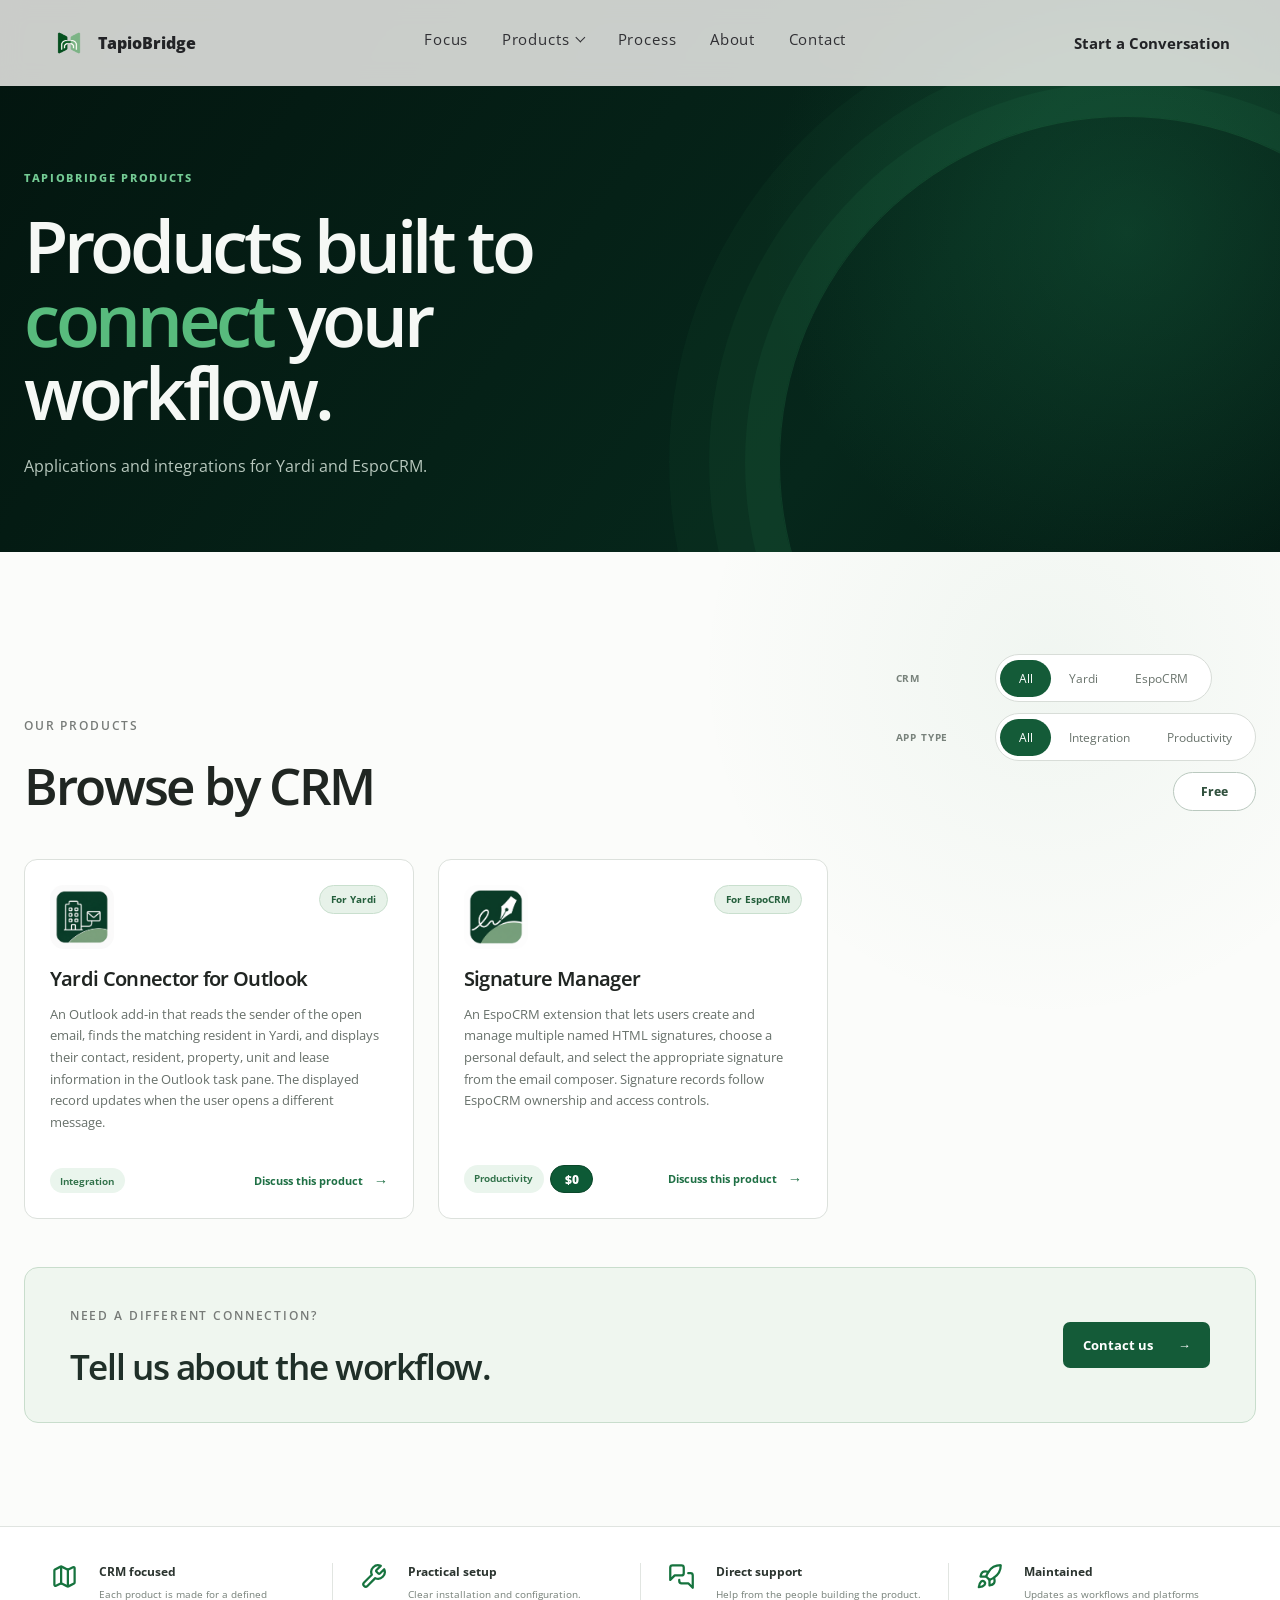
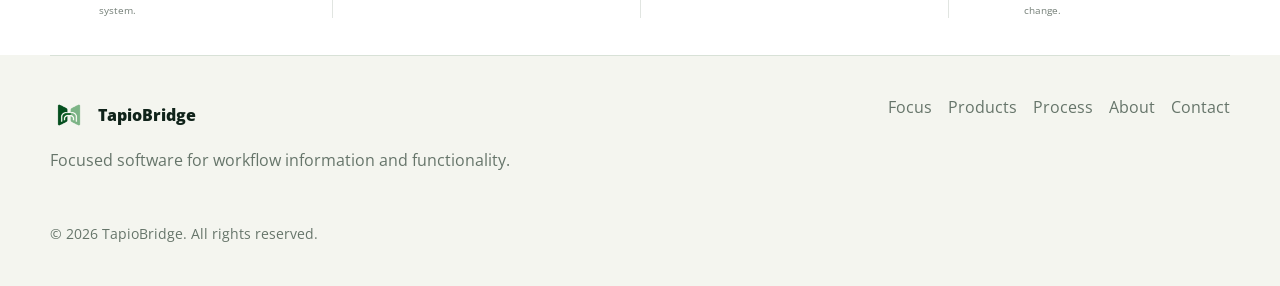
==== products.html @ c5b37299 "add products page" ====
<!doctype html>
<html lang="en">
  <head>
    <meta charset="utf-8">
    <meta name="viewport" content="width=device-width, initial-scale=1">
    <meta name="description" content="Explore TapioBridge products for Yardi, Outlook and EspoCRM workflows.">
    <title>Products | TapioBridge</title>
    <link rel="icon" type="image/png" href="assets/images/tapiobridge-logo-256.png">
    <link rel="apple-touch-icon" href="assets/images/tapiobridge-logo-256.png">
    <link rel="stylesheet" href="css/styles.css">
  </head>
  <body class="products-page">
    <header class="site-header" id="top">
      <a class="brand" href="index.html" aria-label="TapioBridge home">
        <img src="assets/images/tapiobridge-logo-256.png" alt="" class="brand-logo" width="256" height="256">
        <span>TapioBridge</span>
      </a>
      <button class="nav-toggle" type="button" aria-label="Open navigation" aria-expanded="false">
        <span></span>
        <span></span>
      </button>
      <nav class="nav-links" aria-label="Primary navigation">
        <a href="index.html#focus">Focus</a>
        <div class="nav-products open-page">
          <button class="products-toggle" type="button" aria-expanded="false" aria-controls="products-menu">
            Products <span aria-hidden="true"></span>
          </button>
          <div class="products-menu" id="products-menu">
            <a href="#yardi"><small>Yardi</small><strong>Connector for Outlook</strong></a>
            <a href="#espocrm"><small>EspoCRM</small><strong>Signature Manager</strong></a>
          </div>
        </div>
        <a href="index.html#process">Process</a>
        <a href="index.html#about">About</a>
        <a href="index.html#contact">Contact</a>
      </nav>
      <a class="header-link" href="index.html#contact">Start a Conversation</a>
    </header>

    <main class="product-library">
      <section class="library-hero">
        <div class="library-hero-copy">
          <p class="library-eyebrow">TapioBridge products</p>
          <h1>Products built to<br><span>connect</span> your workflow.</h1>
          <p>Applications and integrations for Yardi and EspoCRM.</p>
        </div>
      </section>

      <section class="library-catalogue" id="products" aria-labelledby="catalogue-title">
        <div class="library-heading">
          <div>
            <p class="section-no">Our products</p>
            <h2 id="catalogue-title">Browse by CRM</h2>
          </div>
          <div class="product-filters">
            <div class="filter-row"><span>CRM</span><div class="crm-filters" role="group" aria-label="Filter products by CRM">
              <button class="active" type="button" data-crm-filter="all" aria-pressed="true">All</button>
              <button type="button" data-crm-filter="yardi" aria-pressed="false">Yardi</button>
              <button type="button" data-crm-filter="espocrm" aria-pressed="false">EspoCRM</button>
            </div></div>
            <div class="filter-row"><span>App type</span><div class="crm-filters" role="group" aria-label="Filter products by app type">
              <button class="active" type="button" data-type-filter="all" aria-pressed="true">All</button>
              <button type="button" data-type-filter="integration" aria-pressed="false">Integration</button>
              <button type="button" data-type-filter="productivity" aria-pressed="false">Productivity</button>
            </div></div>
            <button class="free-toggle" type="button" data-free-filter aria-pressed="false">Free</button>
          </div>
        </div>

        <div class="product-card-grid" aria-live="polite">
          <article class="library-card" id="yardi" data-crm="yardi" data-app-type="integration" data-free="false">
            <span class="card-crm-badge">For Yardi</span>
            <img class="library-card-logo" src="assets/images/yardi-connector-logo.png" alt="Yardi Connector app logo" width="256" height="256">
            <h3>Yardi Connector for Outlook</h3>
            <p class="card-description">An Outlook add-in that reads the sender of the open email, finds the matching resident in Yardi, and displays their contact, resident, property, unit and lease information in the Outlook task pane. The displayed record updates when the user opens a different message.</p>
            <div class="card-footer"><div class="card-tags"><span>Integration</span></div><a href="index.html#contact">Discuss this product <b aria-hidden="true">&#8594;</b></a></div>
          </article>

          <article class="library-card" id="espocrm" data-crm="espocrm" data-app-type="productivity" data-free="true">
            <span class="card-crm-badge">For EspoCRM</span>
            <img class="library-card-logo" src="assets/images/signature-manager-logo.png" alt="Signature Manager app logo" width="256" height="256">
            <h3>Signature Manager</h3>
            <p class="card-description">An EspoCRM extension that lets users create and manage multiple named HTML signatures, choose a personal default, and select the appropriate signature from the email composer. Signature records follow EspoCRM ownership and access controls.</p>
            <div class="card-footer"><div class="card-tags"><span>Productivity</span><span class="free-tag">$0</span></div><a href="index.html#contact">Discuss this product <b aria-hidden="true">&#8594;</b></a></div>
          </article>
          <p class="filter-empty is-hidden">No products match the selected filters.</p>
        </div>

        <div class="library-contact">
          <div><p class="section-no">Need a different connection?</p><h2>Tell us about the workflow.</h2></div>
          <a href="index.html#contact">Contact us <span aria-hidden="true">&#8594;</span></a>
        </div>
      </section>

      <section class="library-assurances" aria-label="Product commitments">
        <article><img src="assets/icons/define.svg" alt=""><div><h2>CRM focused</h2><p>Each product is made for a defined system.</p></div></article>
        <article><img src="assets/icons/build.svg" alt=""><div><h2>Practical setup</h2><p>Clear installation and configuration.</p></div></article>
        <article><img src="assets/icons/listen.svg" alt=""><div><h2>Direct support</h2><p>Help from the people building the product.</p></div></article>
        <article><img src="assets/icons/launch.svg" alt=""><div><h2>Maintained</h2><p>Updates as workflows and platforms change.</p></div></article>
      </section>
    </main>

    <footer class="site-footer">
      <div>
        <a class="brand footer-brand" href="index.html" aria-label="TapioBridge home">
          <img src="assets/images/tapiobridge-logo-256.png" alt="" class="brand-logo" width="256" height="256">
          <span>TapioBridge</span>
        </a>
        <p>Focused software for workflow information and functionality.</p>
      </div>
      <nav class="footer-nav" aria-label="Footer navigation">
        <a href="index.html#focus">Focus</a>
        <a href="products.html">Products</a>
        <a href="index.html#process">Process</a>
        <a href="index.html#about">About</a>
        <a href="index.html#contact">Contact</a>
      </nav>
      <p class="copyright">&copy; 2026 TapioBridge. All rights reserved.</p>
    </footer>

    <script src="js/main.js"></script>
  </body>
</html>
---- css/styles.css ----
@import url("https://fonts.googleapis.com/css2?family=Open+Sans:wght@400;500;600;700;800&display=swap");

:root {
  --paper: #f6f8f1;
  --paper-strong: #fffdf7;
  --ink: #10231a;
  --muted: #66756a;
  --line: #d8e1d7;
  --green-950: #071710;
  --green-900: #0c2b1f;
  --green-800: #164832;
  --green-700: #1e6d47;
  --green-500: #4da874;
  --sage: #dbe9d7;
  --lime: #d5f06d;
  --radius: 8px;
}

* {
  box-sizing: border-box;
}

html {
  scroll-behavior: smooth;
}

body {
  margin: 0;
  color: var(--ink);
  background: var(--paper);
  font-family: "Open Sans", Arial, sans-serif;
}

a {
  color: inherit;
  text-decoration: none;
}

button,
input,
select,
textarea {
  font: inherit;
}

.site-header {
  position: fixed;
  top: 0;
  left: 0;
  right: 0;
  z-index: 20;
  display: grid;
  grid-template-columns: auto 1fr auto;
  align-items: center;
  gap: 1.5rem;
  padding: 0.9rem max(1rem, calc((100% - 1180px) / 2));
  color: #ffffff;
  background: linear-gradient(180deg, rgba(7, 23, 16, 0.78), rgba(7, 23, 16, 0.18));
  backdrop-filter: blur(16px);
}

.brand {
  display: inline-flex;
  align-items: center;
  gap: 0.68rem;
  font-weight: 850;
  letter-spacing: 0;
}

.brand-logo {
  width: 2.35rem;
  height: 2.35rem;
  object-fit: contain;
}

.nav-links {
  justify-self: center;
  display: flex;
  gap: 1.35rem;
  color: rgba(255, 255, 255, 0.78);
  font-size: 0.92rem;
}

.nav-links a,
.footer-nav a {
  transition: color 160ms ease;
}

.nav-links a:hover,
.nav-links a.active,
.header-link:hover {
  color: var(--lime);
}

.header-link {
  color: #ffffff;
  font-weight: 800;
  font-size: 0.92rem;
}

.nav-toggle {
  display: none;
}

.nav-products {
  position: relative;
}

.products-toggle {
  display: flex;
  align-items: center;
  gap: 0.5rem;
  padding: 0 0 0.45rem;
  color: inherit;
  background: none;
  border: 0;
  letter-spacing: inherit;
  cursor: pointer;
}

.products-toggle > span {
  width: 0.42rem;
  height: 0.42rem;
  margin-top: -0.2rem;
  border-right: 1px solid currentColor;
  border-bottom: 1px solid currentColor;
  transform: rotate(45deg);
  transition: transform 180ms ease;
}

.nav-products.open .products-toggle > span {
  margin-top: 0.2rem;
  transform: rotate(225deg);
}

.products-menu {
  position: absolute;
  top: calc(100% + 1.35rem);
  left: 50%;
  width: 290px;
  padding: 0.65rem;
  background: rgba(247, 246, 243, 0.88);
  border: 1px solid rgba(34, 35, 38, 0.09);
  box-shadow: 0 18px 50px rgba(23, 26, 24, 0.12);
  backdrop-filter: blur(20px) saturate(145%);
  -webkit-backdrop-filter: blur(20px) saturate(145%);
  opacity: 0;
  visibility: hidden;
  transform: translate(-50%, -6px);
  transition: opacity 180ms ease, transform 180ms ease, visibility 180ms;
}

.nav-products.open .products-menu,
.nav-products:focus-within .products-menu {
  opacity: 1;
  visibility: visible;
  transform: translate(-50%, 0);
}

.products-menu a {
  display: block;
  padding: 0.85rem 0.9rem;
}

.products-menu a + a {
  border-top: 1px solid rgba(34, 35, 38, 0.09);
}

.products-menu a::after {
  content: none;
}

.products-menu small,
.products-menu strong {
  display: block;
}

.products-menu small {
  margin-bottom: 0.22rem;
  color: #718078;
  font-size: 0.66rem;
  font-weight: 700;
  letter-spacing: 0.13em;
  text-transform: uppercase;
}

.products-menu strong {
  font-size: 0.86rem;
  font-weight: 650;
  letter-spacing: 0;
}

.hero {
  position: relative;
  display: grid;
  grid-template-columns: minmax(0, 0.88fr) minmax(280px, 0.52fr);
  align-items: end;
  gap: 2rem;
  min-height: 100vh;
  padding: 8rem max(1rem, calc((100% - 1180px) / 2)) 4.25rem;
  color: #ffffff;
  overflow: hidden;
  isolation: isolate;
}

.hero::before {
  content: "";
  position: absolute;
  inset: -3%;
  z-index: -2;
  background-size: cover;
  background-position: center;
  transform: scale(1.03);
  animation: heroDrift 18s ease-in-out infinite alternate;
}

.hero::after {
  content: "";
  position: absolute;
  inset: 0;
  z-index: -1;
  background:
    linear-gradient(90deg, rgba(7, 23, 16, 0.93) 0%, rgba(7, 23, 16, 0.76) 39%, rgba(7, 23, 16, 0.2) 100%),
    linear-gradient(180deg, rgba(7, 23, 16, 0.2), rgba(7, 23, 16, 0.88));
}

.hero-copy {
  max-width: 760px;
}

.eyebrow {
  margin: 0 0 1rem;
  color: var(--green-700);
  font-size: 0.76rem;
  font-weight: 900;
  letter-spacing: 0.13em;
  text-transform: uppercase;
}

.hero .eyebrow,
.method .eyebrow,
.conversation-panel .eyebrow {
  color: var(--lime);
}

h1,
h2,
h3,
p {
  margin-top: 0;
}

h1 {
  max-width: 11.5ch;
  margin-bottom: 1.35rem;
  font-size: 5.9rem;
  line-height: 0.94;
  letter-spacing: 0;
}

h2 {
  max-width: 13ch;
  margin-bottom: 1rem;
  font-size: 4.15rem;
  line-height: 0.98;
  letter-spacing: 0;
}

h3 {
  margin-bottom: 0.45rem;
  font-size: 1.08rem;
}

p {
  color: var(--muted);
  line-height: 1.7;
}

.hero-text {
  max-width: 42rem;
  color: rgba(255, 255, 255, 0.78);
  font-size: 1.08rem;
}

.hero-actions {
  display: flex;
  flex-wrap: wrap;
  gap: 0.8rem;
  margin-top: 2rem;
}

.button {
  display: inline-flex;
  align-items: center;
  justify-content: center;
  min-height: 2.85rem;
  padding: 0.88rem 1.05rem;
  border: 1px solid transparent;
  border-radius: var(--radius);
  font-weight: 850;
  line-height: 1;
  transition: transform 170ms ease, background 170ms ease, border-color 170ms ease;
}

.button:hover {
  transform: translateY(-2px);
}

.button-primary {
  color: var(--green-950);
  background: var(--lime);
}

.button-secondary {
  color: #ffffff;
  border-color: rgba(255, 255, 255, 0.24);
  background: rgba(255, 255, 255, 0.08);
}

.hero-status {
  justify-self: end;
  width: min(100%, 21rem);
  padding: 0.95rem 0;
  border-top: 1px solid rgba(255, 255, 255, 0.34);
  border-bottom: 1px solid rgba(255, 255, 255, 0.18);
}

.hero-status span {
  display: block;
  margin-bottom: 0.5rem;
  color: var(--lime);
  font-size: 0.76rem;
  font-weight: 900;
  letter-spacing: 0.13em;
  text-transform: uppercase;
}

.hero-status strong {
  color: #ffffff;
  font-size: 1.35rem;
}

.section,
.site-footer {
  width: min(1180px, calc(100% - 2rem));
  margin: 0 auto;
}

.section {
  padding: 6.5rem 0;
}

.focus-layout,
.exploration,
.method-heading,
.contact {
  display: grid;
  grid-template-columns: minmax(0, 0.92fr) minmax(320px, 0.78fr);
  gap: 5rem;
  align-items: start;
}

.section-heading {
  display: grid;
  gap: 1rem;
}

.section-heading h2,
.method-heading h2 {
  margin-bottom: 0;
}

.section-heading p {
  max-width: 680px;
  margin-bottom: 0;
}

.focus-note {
  padding-top: 0.9rem;
  border-top: 2px solid var(--green-800);
}

.focus-note span,
.signal-item span {
  display: block;
  margin-bottom: 0.8rem;
  color: var(--green-700);
  font-size: 0.75rem;
  font-weight: 900;
  letter-spacing: 0.12em;
  text-transform: uppercase;
}

.focus-note strong {
  display: block;
  margin-bottom: 0.55rem;
  color: var(--green-900);
  font-size: 1.2rem;
}

.focus-note p {
  margin-bottom: 0;
}

.signal-board {
  display: grid;
  grid-template-columns: repeat(4, minmax(0, 1fr));
  margin-top: 4rem;
  border-top: 1px solid var(--green-900);
}

.signal-item {
  min-height: 13.5rem;
  padding: 1.25rem 1.25rem 1.25rem 0;
  border-bottom: 1px solid var(--line);
}

.signal-item + .signal-item {
  padding-left: 1.25rem;
  border-left: 1px solid var(--line);
}

.signal-item strong {
  display: block;
  max-width: 17rem;
  color: var(--green-950);
  font-size: 1.32rem;
  line-height: 1.22;
}

.exploration {
  width: 100%;
  max-width: none;
  padding: 7rem max(1rem, calc((100% - 1180px) / 2));
  background: var(--paper-strong);
}

.exploration-copy p:not(.eyebrow) {
  max-width: 680px;
}

.disclaimer {
  margin-top: 1.5rem;
  padding-top: 1rem;
  border-top: 1px solid var(--line);
  color: var(--green-800);
  font-weight: 730;
}

.research-board {
  padding-top: 0.2rem;
}

.board-heading {
  padding: 0 0 1.25rem;
  border-bottom: 1px solid var(--green-900);
}

.board-heading span,
.research-board dt {
  display: block;
  margin-bottom: 0.45rem;
  color: var(--green-700);
  font-size: 0.74rem;
  font-weight: 900;
  letter-spacing: 0.12em;
  text-transform: uppercase;
}

.board-heading strong {
  display: block;
  color: var(--green-950);
  font-size: 2rem;
  line-height: 1.08;
}

.research-board dl {
  margin: 0;
}

.research-board dl div {
  display: grid;
  grid-template-columns: minmax(9rem, 0.36fr) minmax(0, 1fr);
  gap: 1.25rem;
  padding: 1.15rem 0;
  border-bottom: 1px solid var(--line);
}

.research-board dd {
  margin: 0;
  color: var(--green-950);
  font-size: 1.05rem;
  font-weight: 800;
}

.method {
  width: 100%;
  max-width: none;
  padding: 7rem max(1rem, calc((100% - 1180px) / 2));
  background: var(--green-950);
}

.method-heading {
  margin-bottom: 4rem;
}

.method-heading h2,
.method-heading p {
  color: #ffffff;
}

.method-heading p {
  margin-bottom: 0;
  color: #c8d8cc;
}

.readiness-panel {
  display: grid;
  grid-template-columns: minmax(0, 0.7fr) minmax(0, 1fr);
  gap: 4rem;
  align-items: start;
  border-top: 1px solid rgba(255, 255, 255, 0.28);
}

.readiness-main {
  position: sticky;
  top: 6rem;
  padding-top: 1.25rem;
}

.readiness-main h3 {
  color: #ffffff;
  font-size: 1.85rem;
}

.readiness-main p {
  color: #c8d8cc;
}

.readiness-list {
  padding: 0;
  margin: 0;
  list-style: none;
}

.readiness-list li {
  display: grid;
  grid-template-columns: minmax(8rem, 0.32fr) minmax(0, 1fr);
  gap: 1rem;
  padding: 1.25rem 0;
  border-bottom: 1px solid rgba(255, 255, 255, 0.16);
}

.readiness-list strong {
  color: var(--lime);
}

.readiness-list span {
  color: #eef5ef;
}

.conversation {
  width: 100%;
  max-width: none;
  padding: 0;
}

.conversation-panel {
  display: grid;
  grid-template-columns: minmax(0, 0.65fr) minmax(0, 1fr);
  gap: 4rem;
  padding: 7rem max(1rem, calc((100% - 1180px) / 2));
  background: var(--green-900);
}

.conversation-panel h2,
.conversation-panel p {
  color: #ffffff;
}

.conversation-columns {
  display: grid;
  gap: 1.5rem;
}

.conversation-columns p {
  margin: 0;
  padding-top: 1rem;
  border-top: 1px solid rgba(255, 255, 255, 0.26);
}

.about {
  display: grid;
  grid-template-columns: minmax(0, 0.75fr) minmax(0, 1fr);
  gap: 5rem;
}

.about-copy {
  grid-column: 2;
}

blockquote {
  margin: 2rem 0 0;
  padding: 1.25rem 0 0;
  border-top: 1px solid var(--green-800);
  color: var(--green-900);
  font-size: 2.2rem;
  font-weight: 850;
  line-height: 1.18;
}

.contact {
  padding-top: 6.5rem;
  border-top: 1px solid var(--line);
}

.contact-form {
  display: grid;
  grid-template-columns: repeat(2, minmax(0, 1fr));
  gap: 1.1rem;
  padding: 1.35rem;
  border: 1px solid rgba(16, 35, 26, 0.08);
  border-radius: var(--radius);
  background: #ffffff;
  box-shadow: 0 26px 70px rgba(7, 23, 16, 0.12);
}

label {
  display: grid;
  gap: 0.42rem;
  color: var(--green-900);
  font-size: 0.9rem;
  font-weight: 760;
}

input,
select,
textarea {
  width: 100%;
  min-height: 2.85rem;
  padding: 0.78rem 0.85rem;
  border: 1px solid var(--line);
  border-radius: var(--radius);
  background: #fbfcf8;
  color: var(--ink);
  outline: none;
  transition: border-color 160ms ease, box-shadow 160ms ease, background 160ms ease;
}

textarea {
  resize: vertical;
}

input:focus,
select:focus,
textarea:focus {
  border-color: var(--green-700);
  background: #ffffff;
  box-shadow: 0 0 0 4px rgba(77, 168, 116, 0.12);
}

.full-span {
  grid-column: 1 / -1;
}

.privacy-note {
  margin: 0;
  font-size: 0.84rem;
}

.form-status {
  margin: 0;
  font-size: 0.92rem;
  font-weight: 760;
}

.form-status.is-success {
  color: var(--green-700);
}

.form-status.is-error {
  color: #8b1e1e;
}

.site-footer {
  display: grid;
  grid-template-columns: minmax(250px, 1fr) auto;
  gap: 2rem;
  padding: 2.5rem 0;
  border-top: 1px solid var(--line);
}

.footer-brand {
  margin-bottom: 0.8rem;
}

.footer-nav {
  display: flex;
  flex-wrap: wrap;
  justify-content: flex-end;
  gap: 1rem;
  color: var(--muted);
}

.footer-nav a:hover {
  color: var(--green-700);
}

.copyright {
  grid-column: 1 / -1;
  margin: 0;
  font-size: 0.88rem;
}

.reveal {
  opacity: 0;
  transform: translateY(18px);
  transition: opacity 650ms ease, transform 650ms ease;
}

.reveal.in-view {
  opacity: 1;
  transform: translateY(0);
}

@keyframes heroDrift {
  from {
    transform: scale(1.03) translate3d(0, 0, 0);
  }
  to {
    transform: scale(1.08) translate3d(-1.4rem, -0.8rem, 0);
  }
}

@media (prefers-reduced-motion: reduce) {
  *,
  *::before,
  *::after {
    scroll-behavior: auto !important;
    animation-duration: 0.01ms !important;
    animation-iteration-count: 1 !important;
    transition-duration: 0.01ms !important;
  }

  .reveal {
    opacity: 1;
    transform: none;
  }
}

@media (max-width: 980px) {
  .site-header {
    grid-template-columns: auto auto;
    padding-inline: 1rem;
  }

  .nav-toggle {
    justify-self: end;
    display: grid;
    gap: 0.36rem;
    place-content: center;
    width: 2.65rem;
    height: 2.65rem;
    border: 1px solid rgba(255, 255, 255, 0.22);
    border-radius: var(--radius);
    background: rgba(255, 255, 255, 0.08);
  }

  .nav-toggle span {
    width: 1.1rem;
    height: 2px;
    background: #ffffff;
  }

  .nav-links,
  .header-link {
    display: none;
  }

  .nav-links.open {
    grid-column: 1 / -1;
    display: grid;
    justify-self: stretch;
    gap: 0.8rem;
    padding: 1rem 0;
    border-top: 1px solid rgba(255, 255, 255, 0.22);
  }

  .hero,
  .focus-layout,
  .exploration,
  .method-heading,
  .readiness-panel,
  .conversation-panel,
  .about,
  .contact {
    grid-template-columns: 1fr;
  }

  .hero {
    align-items: end;
    min-height: 860px;
    padding-inline: 1rem;
  }

  h1 {
    font-size: 4.55rem;
  }

  h2 {
    font-size: 3.15rem;
  }

  .hero-status {
    justify-self: start;
  }

  .signal-board {
    grid-template-columns: repeat(2, minmax(0, 1fr));
  }

  .signal-item:nth-child(odd) {
    padding-left: 0;
    border-left: 0;
  }

  .about-copy {
    grid-column: auto;
  }

  .readiness-main {
    position: static;
  }
}

@media (max-width: 680px) {
  .site-header {
    padding-block: 0.72rem;
  }

  .brand {
    gap: 0.52rem;
    font-size: 0.96rem;
  }

  .brand-logo {
    width: 2rem;
    height: 2rem;
  }

  .nav-toggle {
    width: 2.35rem;
    height: 2.35rem;
  }

  .hero {
    min-height: 760px;
    padding-top: 6.4rem;
  }

  h1 {
    max-width: 12.8ch;
    font-size: 3.05rem;
  }

  h2 {
    max-width: 16ch;
    font-size: 2.18rem;
  }

  blockquote {
    font-size: 1.5rem;
  }

  .hero-actions {
    width: 100%;
  }

  .button {
    min-height: 2.55rem;
    padding: 0.72rem 0.9rem;
    font-size: 0.92rem;
  }

  .signal-board,
  .research-board dl div,
  .readiness-list li,
  .contact-form,
  .site-footer {
    grid-template-columns: 1fr;
  }

  .signal-item,
  .signal-item + .signal-item {
    min-height: auto;
    padding: 1.1rem 0;
    border-left: 0;
  }

  .footer-nav {
    justify-content: flex-start;
  }
}

/* Full-width Focus background without moving its content grid */
.section-focus {
  position: relative;
  isolation: isolate;
}

.section-focus::before {
  content: "";
  position: absolute;
  z-index: -1;
  top: 0;
  bottom: 0;
  left: 50%;
  width: 100vw;
  background: #fff;
  transform: translateX(-50%);
}

/* Combined CRM, app-type and free-product filters */
.product-filters {
  display: grid;
  gap: 0.7rem;
}

.filter-row {
  display: grid;
  grid-template-columns: 4.7rem auto;
  align-items: center;
  gap: 0.8rem;
}

.filter-row > span {
  color: #78827b;
  font-size: 0.65rem;
  font-weight: 700;
  letter-spacing: 0.08em;
  text-transform: uppercase;
}

.card-tags {
  display: flex;
  flex-wrap: wrap;
  gap: 0.4rem;
}

.card-tags span {
  padding: 0.35rem 0.65rem;
  color: #2f7048;
  background: #eaf5ed;
  border-radius: 999px;
  font-size: 0.64rem;
  font-weight: 650;
}

.card-tags .free-tag {
  color: #5b4a18;
  background: #f4edcf;
}

.filter-empty {
  grid-column: 1 / -1;
  margin: 0;
  padding: 3rem;
  color: #69736c;
  background: #fff;
  border: 1px solid #dce1dc;
  border-radius: 13px;
  text-align: center;
}

.filter-empty.is-hidden {
  display: none;
}

@media (max-width: 900px) {
  .product-filters {
    justify-self: start;
  }
}

@media (max-width: 680px) {
  .product-filters,
  .filter-row {
    width: 100%;
  }

  .filter-row {
    grid-template-columns: 1fr;
    gap: 0.45rem;
  }

  .filter-row .crm-filters {
    justify-self: stretch;
  }
}

/* Reference-led products page structure */
.library-hero {
  display: block;
  min-height: 610px;
  padding-top: 10.5rem;
  padding-bottom: 4.5rem;
}

.library-hero-copy {
  max-width: 760px;
}

.library-hero h1 {
  max-width: 13ch;
  margin-bottom: 1.5rem;
  font-size: clamp(3.4rem, 5.6vw, 5.9rem);
  line-height: 1.02;
}

.library-hero h1 span {
  color: #58bb7d;
}

.library-benefits {
  position: relative;
  z-index: 1;
  display: grid;
  grid-template-columns: repeat(4, minmax(0, 1fr));
  gap: clamp(1.5rem, 5vw, 5rem);
  max-width: 980px;
  margin-top: 4rem;
}

.library-benefits article {
  min-width: 0;
}

.library-benefits img {
  width: 30px;
  height: 30px;
  margin-bottom: 0.9rem;
  filter: brightness(0) saturate(100%) invert(64%) sepia(21%) saturate(1210%) hue-rotate(89deg) brightness(94%);
}

.library-benefits h2 {
  max-width: none;
  margin: 0 0 0.5rem;
  color: #f3f7f4;
  font-size: 0.82rem;
  font-weight: 680;
  line-height: 1.35;
}

.library-benefits p {
  margin: 0;
  color: #9fb1a6;
  font-size: 0.72rem;
  line-height: 1.6;
}

.library-catalogue {
  background:
    radial-gradient(circle at 82% 12%, rgba(69, 143, 94, 0.06), transparent 26%),
    #fbfcfa;
}

.library-heading {
  margin-bottom: 2.7rem;
}

.library-card {
  min-height: 520px;
}

.library-assurances {
  display: grid;
  grid-template-columns: repeat(4, minmax(0, 1fr));
  padding: 2.3rem max(1.5rem, calc((100% - 1280px) / 2));
  background: #fff;
  border-top: 1px solid #e0e4e0;
}

.library-assurances article {
  display: grid;
  grid-template-columns: 34px 1fr;
  gap: 0.85rem;
  padding: 0 1.7rem;
}

.library-assurances article + article {
  border-left: 1px solid #e1e5e1;
}

.library-assurances img {
  width: 27px;
  height: 27px;
  filter: brightness(0) saturate(100%) invert(37%) sepia(26%) saturate(1080%) hue-rotate(93deg) brightness(92%);
}

.library-assurances h2 {
  max-width: none;
  margin: 0 0 0.35rem;
  color: #2b342f;
  font-size: 0.77rem;
  font-weight: 700;
  line-height: 1.4;
}

.library-assurances p {
  margin: 0;
  color: #768079;
  font-size: 0.65rem;
  line-height: 1.55;
}

@media (max-width: 900px) {
  .library-benefits,
  .library-assurances {
    grid-template-columns: repeat(2, minmax(0, 1fr));
  }

  .library-assurances {
    gap: 2rem 0;
  }

  .library-assurances article:nth-child(3) {
    border-left: 0;
  }
}

@media (max-width: 680px) {
  .library-hero {
    min-height: auto;
    padding-top: 8.5rem;
    padding-bottom: 4rem;
  }

  .library-hero h1 {
    max-width: 11ch;
    font-size: 3.4rem;
  }

  .library-benefits {
    grid-template-columns: 1fr 1fr;
    gap: 2.2rem 1.4rem;
    margin-top: 3.2rem;
  }

  .library-assurances {
    grid-template-columns: 1fr;
    gap: 0;
    padding: 1rem 1.25rem;
  }

  .library-assurances article,
  .library-assurances article + article {
    padding: 1.2rem 0;
    border-left: 0;
    border-bottom: 1px solid #e1e5e1;
  }

  .library-assurances article:last-child {
    border-bottom: 0;
  }
}

/* Elementy-inspired opening */
.site-header {
  min-height: 86px;
  color: #222326;
  background: rgba(247, 246, 243, 0.82);
  border-bottom: 0;
  backdrop-filter: blur(12px);
}

.nav-links {
  color: #303034;
  gap: 2.1rem;
  letter-spacing: 0.055em;
}

.nav-links a {
  position: relative;
  padding-bottom: 0.45rem;
}

.nav-links a::after {
  content: "";
  position: absolute;
  right: 100%;
  bottom: 0;
  left: 0;
  height: 1px;
  background: #222326;
  transition: right 220ms ease;
}

.nav-links a:hover,
.nav-links a.active,
.header-link:hover {
  color: #222326;
}

.nav-links a:hover::after,
.nav-links a.active::after {
  right: 0;
}

.header-link {
  color: #222326;
  font-weight: 700;
}

.hero {
  display: flex;
  align-items: center;
  min-height: 100vh;
  padding: 8rem max(1rem, calc((100% - 1280px) / 2)) 4rem;
  color: #242428;
  background: #e8e6e2 url("../assets/images/tapiobridge-hero.webp") center / cover no-repeat;
}

.hero::before,
.hero::after {
  content: none;
}

.hero-copy {
  width: min(680px, 53vw);
  max-width: none;
  perspective: 1000px;
}

.hero h1 {
  max-width: none;
  margin: 0;
  font-size: clamp(2.65rem, 3.9vw, 4.2rem);
  font-weight: 700;
  line-height: 0.98;
  letter-spacing: -0.045em;
}

.hero-line {
  display: block;
  overflow: hidden;
  padding: 0.055em 0 0.09em;
  transform-style: preserve-3d;
}

.hero-line > span {
  display: block;
  white-space: nowrap;
  opacity: 0;
  transform: translateY(105%) rotateX(-72deg);
  transform-origin: 0 0;
  will-change: transform, opacity;
}

.hero.hero-ready .hero-line > span {
  animation: pageTurnIn 760ms cubic-bezier(0.22, 0.68, 0.28, 1) both;
}

.hero-line:nth-child(1) > span { animation-delay: 300ms; }
.hero-line:nth-child(2) > span { animation-delay: 470ms; }
.hero-line:nth-child(3) > span { animation-delay: 640ms; }

.hero-line i {
  color: #ef4c35;
  font-style: normal;
}

.hero-scroll {
  position: absolute;
  bottom: 2.2rem;
  left: 50%;
  width: 22px;
  height: 22px;
  transform: translateX(-50%) rotate(45deg);
}

.hero-scroll span {
  display: block;
  width: 13px;
  height: 13px;
  border-right: 2px solid #292a2d;
  border-bottom: 2px solid #292a2d;
  animation: scrollNudge 1.8s ease-in-out infinite;
}

.section-focus {
  display: grid;
  grid-template-columns: 1.05fr 0.72fr 1.35fr;
  align-items: center;
  gap: clamp(2.5rem, 5vw, 6.5rem);
  width: min(1500px, calc(100% - 4rem));
  min-height: 720px;
  padding: 8rem 0;
  background: #fff;
}

.focus-collage {
  position: relative;
  height: 500px;
}

.collage-card {
  position: absolute;
  display: flex;
  flex-direction: column;
  justify-content: space-between;
  box-shadow: 0 22px 46px rgba(37, 41, 39, 0.1);
}

.collage-card-back {
  top: 0;
  right: 0;
  width: 78%;
  height: 70%;
  padding: 1.4rem;
  color: #184338;
  background: linear-gradient(145deg, #b8e9df, #e5f4dd);
}

.collage-card-mid {
  top: 15%;
  left: 0;
  width: 67%;
  height: 66%;
  padding: 1.4rem;
  color: #fff;
  background: #183f34;
}

.collage-card-front {
  right: 14%;
  bottom: 0;
  width: 68%;
  height: 68%;
  padding: 2.3rem;
  background: #eee3da;
  border: 14px solid #fff;
}

.collage-card span,
.collage-card b,
.collage-card small {
  font-size: 0.68rem;
  font-weight: 800;
  letter-spacing: 0.16em;
}

.collage-card-front p {
  color: #26272a;
  font-size: clamp(1.4rem, 2vw, 2.2rem);
  font-weight: 780;
  line-height: 1.15;
}

.focus-heading h2 {
  max-width: 9ch;
  margin: 0;
  color: #25262a;
  font-size: clamp(2.65rem, 3.7vw, 4.1rem);
  font-weight: 650;
  line-height: 1.02;
  letter-spacing: -0.045em;
}

.focus-heading h2 span {
  display: inline-block;
  border-bottom: 3px solid #25262a;
}

.focus-features {
  display: grid;
  grid-template-columns: 1fr 1fr;
  gap: 3.1rem 3.5rem;
}

.focus-features article {
  display: grid;
  grid-template-columns: 30px 1fr;
  gap: 1.15rem;
}

.focus-features h3 {
  margin: 0 0 0.65rem;
  color: #25262a;
  font-size: 1.1rem;
  font-weight: 650;
}

.focus-features p {
  margin: 0;
  color: #777377;
  font-size: 0.95rem;
  line-height: 1.65;
}

.feature-number {
  padding-top: 0.2rem;
  color: #8a8c89;
  font-size: 0.68rem;
  font-weight: 600;
  letter-spacing: 0.12em;
}

@keyframes pageTurnIn {
  0% { opacity: 0; transform: translateY(105%) rotateX(-72deg); }
  100% { opacity: 1; transform: translateY(0) rotateX(0) rotateZ(0); }
}

@keyframes scrollNudge {
  0%, 100% { transform: translate(0, 0); opacity: 0.45; }
  50% { transform: translate(5px, 5px); opacity: 1; }
}

@media (max-width: 1050px) {
  .section-focus { grid-template-columns: 1fr 1fr; }
  .focus-collage { grid-row: span 2; }
  .focus-features { grid-template-columns: 1fr; gap: 2rem; }
}

@media (max-width: 680px) {
  .site-header {
    min-height: 72px;
    width: 100%;
    padding-inline: 1.25rem;
    color: #222326;
    background: transparent;
    border-bottom: 1px solid rgba(34, 35, 38, 0.08);
    backdrop-filter: none;
    -webkit-backdrop-filter: none;
    isolation: isolate;
  }
  .site-header::before {
    content: "";
    position: absolute;
    z-index: -1;
    inset: 0;
    background: rgba(247, 246, 243, 0.68);
    backdrop-filter: blur(20px) saturate(145%);
    -webkit-backdrop-filter: blur(20px) saturate(145%);
  }
  .nav-toggle {
    border-color: rgba(34, 35, 38, 0.14);
    background: rgba(255, 255, 255, 0.42);
    box-shadow: inset 0 1px 0 rgba(255, 255, 255, 0.62);
    backdrop-filter: blur(12px);
  }
  .nav-toggle span { background: #222326; }
  .nav-links.open {
    position: absolute;
    top: 100%;
    right: -1.25rem;
    left: -1.25rem;
    width: calc(100% + 2.5rem);
    padding: 1.15rem clamp(1.5rem, 8vw, 3rem) 1.5rem;
    gap: 0;
    background: rgba(247, 246, 243, 0.68);
    border-top: 1px solid rgba(34, 35, 38, 0.08);
    border-bottom: 1px solid rgba(34, 35, 38, 0.08);
    box-shadow: none;
    backdrop-filter: blur(20px) saturate(145%);
    -webkit-backdrop-filter: blur(20px) saturate(145%);
    transform: translateZ(0);
  }
  .nav-links.open a {
    width: 100%;
    padding: 0.9rem 0;
    border-bottom: 1px solid rgba(34, 35, 38, 0.08);
  }
  .nav-links.open a:last-child { border-bottom: 0; }
  .hero { min-height: 100svh; padding: 8rem 1.25rem 5rem; background-position: 57% center; background-size: cover; }
  .hero::after { content: ""; position: absolute; inset: 0; z-index: -1; background: rgba(244, 242, 238, 0.3); }
  .hero-copy { width: 100%; align-self: center; }
  .hero h1 { max-width: none; font-size: clamp(1.9rem, 8.6vw, 2.8rem); }
  .hero-line > span { white-space: nowrap; }
  .section-focus {
    grid-template-columns: 1fr;
    width: 100%;
    padding: 5rem 1.25rem;
    gap: 3.8rem;
  }
  .focus-collage { grid-row: auto; height: 390px; }
  .focus-heading h2 { max-width: 8ch; font-size: 3.8rem; }
  .focus-features { grid-template-columns: 1fr; }
}

/* Retained sections from the earlier TapioBridge direction */
.section-no {
  margin: 0 0 1.5rem;
  color: #777b78;
  font-size: 0.72rem;
  font-weight: 600;
  letter-spacing: 0.16em;
  text-transform: uppercase;
}

.services {
  padding: 8rem max(2rem, calc((100% - 1180px) / 2));
  background: #fff;
}

.services .section-heading {
  display: flex;
  justify-content: space-between;
  align-items: flex-start;
  gap: 4rem;
  margin-bottom: 4.5rem;
}

.services h2,
.process h2,
.about-new h2,
.contact-new h2 {
  max-width: none;
  margin: 0;
  color: #202321;
  font-size: clamp(3rem, 5vw, 4.8rem);
  font-weight: 550;
  line-height: 1.02;
  letter-spacing: -0.05em;
}

.services h2 em,
.process h2 em,
.about-new h2 em,
.contact-new h2 em,
.statement em {
  color: #164333;
  font-weight: 400;
  font-style: italic;
}

.service-grid {
  display: grid;
  grid-template-columns: repeat(4, 1fr);
  border-top: 1px solid #202321;
}

.service-grid article {
  min-height: 280px;
  padding: 1.5rem 1.6rem 1.5rem 0;
  border-bottom: 1px solid #dde0dc;
}

.service-grid article + article {
  padding-left: 1.6rem;
  border-left: 1px solid #dde0dc;
}

.service-grid span,
.process-list > li > span {
  color: #7b807c;
  font-size: 0.72rem;
}

.service-grid h3 {
  margin: 4.8rem 0 0.9rem;
  color: #202321;
  font-size: 1.2rem;
  font-weight: 600;
}

.service-grid p {
  color: #747a76;
  line-height: 1.65;
}

.process {
  display: grid;
  grid-template-columns: 0.8fr 1.2fr;
  gap: 6.5rem;
  padding: 8rem max(2rem, calc((100% - 1180px) / 2));
  background: #dceecb;
}

.process-list {
  margin: 0;
  padding: 0;
  list-style: none;
  border-top: 1px solid #202321;
}

.process-list li {
  display: grid;
  grid-template-columns: 3.7rem 1fr;
  padding: 1.45rem 0;
  border-bottom: 1px solid rgba(32, 35, 33, 0.26);
}

.process-list h3 {
  margin: 0 0 0.45rem;
  color: #202321;
  font-size: 1.3rem;
  font-weight: 600;
}

.process-list p {
  max-width: 430px;
  margin: 0;
  color: #5d655f;
  line-height: 1.6;
}

.statement {
  display: grid;
  place-items: center;
  min-height: 520px;
  padding: 6rem max(2rem, calc((100% - 1050px) / 2));
  background: #123e2e;
}

.statement p {
  margin: 0;
  color: #fff;
  font-size: clamp(2.7rem, 5.2vw, 4.7rem);
  font-weight: 500;
  line-height: 1.12;
  letter-spacing: -0.045em;
  text-align: center;
}

.statement em { color: #dceecb; }

.split {
  display: grid;
  grid-template-columns: 0.88fr 1.12fr;
  gap: 6.5rem;
  width: min(1180px, calc(100% - 4rem));
  margin: 0 auto;
  padding: 8rem 0;
}

.split-title {
  position: sticky;
  top: 7.5rem;
  align-self: start;
}

.split-copy .lead {
  color: #202321;
  font-size: 1.5rem;
  line-height: 1.5;
}

.split-copy > p:not(.lead) {
  max-width: 650px;
  color: #747a76;
  font-size: 1.05rem;
  line-height: 1.8;
}

.text-link {
  display: inline-flex;
  gap: 0.8rem;
  margin-top: 1.25rem;
  padding-bottom: 0.4rem;
  border-bottom: 1px solid #202321;
  font-size: 0.88rem;
  font-weight: 600;
}

.contact-new {
  display: grid;
  grid-template-columns: 0.82fr 1.18fr;
  gap: 6.5rem;
  padding: 8rem max(2rem, calc((100% - 1180px) / 2));
  background: #f1f2f0;
}

.contact-new .contact-copy > p:not(.section-no) {
  max-width: 450px;
  color: #747a76;
  line-height: 1.7;
}

.contact-form-new {
  display: grid;
  grid-template-columns: 1fr 1fr;
  gap: 1.75rem 1.5rem;
}

.contact-form-new label {
  display: grid;
  gap: 0.5rem;
  color: #202321;
  font-size: 0.8rem;
  font-weight: 500;
}

.contact-form-new label span {
  text-transform: uppercase;
  letter-spacing: 0.1em;
}

.contact-form-new input,
.contact-form-new textarea {
  width: 100%;
  padding: 0.8rem 0;
  border: 0;
  border-bottom: 1px solid #aeb2ae;
  border-radius: 0;
  background: transparent;
  box-shadow: none;
}

.contact-form-new input:focus,
.contact-form-new textarea:focus {
  border-color: #164333;
  box-shadow: none;
}

.full { grid-column: 1 / -1; }

.contact-form-new button {
  justify-self: start;
  padding: 0.9rem 1.2rem;
  border: 0;
  color: #fff;
  background: #202321;
  cursor: pointer;
}

.contact-form-new button span { margin-left: 1.4rem; }

@media (max-width: 980px) {
  .process,
  .split,
  .contact-new { grid-template-columns: 1fr; gap: 3.5rem; }
  .split-title { position: static; }
  .service-grid { grid-template-columns: 1fr 1fr; }
  .service-grid article:nth-child(3) { padding-left: 0; border-left: 0; }
}

@media (max-width: 620px) {
  .services,
  .process,
  .contact-new { padding: 5rem 1.25rem; }
  .services .section-heading { display: block; }
  .service-grid { grid-template-columns: 1fr; }
  .service-grid article,
  .service-grid article + article,
  .service-grid article:nth-child(3) { min-height: 210px; padding: 1.4rem 0; border-left: 0; }
  .service-grid h3 { margin-top: 2.8rem; }
  .split { width: calc(100% - 2.5rem); padding: 5rem 0; }
  .statement { min-height: 410px; padding: 5rem 1.25rem; }
  .contact-form-new { grid-template-columns: 1fr; }
  .contact-form-new label { grid-column: 1; }
}

/* Work process: sourced Lucide icons in the reference grid layout */
.process {
  grid-template-columns: repeat(3, minmax(0, 1fr));
  align-items: start;
  gap: 5.5rem 4.75rem;
}

.process-heading h2 {
  position: relative;
  display: inline-block;
  padding-bottom: 1.15rem;
  font-size: clamp(2.1rem, 3vw, 2.75rem);
  font-weight: 600;
  line-height: 1.08;
  letter-spacing: -0.035em;
}

.process-heading h2::after {
  content: "";
  position: absolute;
  bottom: 0;
  left: 0;
  width: 7.5rem;
  height: 3px;
  background: #202321;
}

.process-grid {
  display: contents;
}

.process-grid article {
  min-width: 0;
}

.process-card-title {
  display: flex;
  align-items: center;
  gap: 1.25rem;
  margin-bottom: 1.35rem;
}

.process-card-title img {
  width: 2.65rem;
  height: 2.65rem;
  object-fit: contain;
}

.process-card-title h3 {
  margin: 0;
  color: #202321;
  font-size: 1.15rem;
  font-weight: 650;
}

.process-grid article > p {
  margin: 0;
  color: #59635c;
  font-size: 0.98rem;
  line-height: 1.75;
}

@media (max-width: 900px) {
  .process { grid-template-columns: 1fr 1fr; }
  .process-heading { grid-column: 1 / -1; }
}

@media (max-width: 620px) {
  .process { grid-template-columns: 1fr; gap: 3.5rem; }
  .process-heading { grid-column: auto; }
}

/* Product fit: one concrete workflow instead of a feature grid */
.fit-section {
  position: relative;
  padding: 8.5rem max(2rem, calc((100% - 1240px) / 2));
  overflow: hidden;
  background: #ebece8;
}

.fit-section::before {
  content: "";
  position: absolute;
  top: 0;
  right: 8%;
  width: 1px;
  height: 100%;
  background: rgba(26, 31, 28, 0.08);
}

.fit-intro {
  display: grid;
  grid-template-columns: 1.2fr 0.8fr;
  gap: 7rem;
  align-items: end;
  margin-bottom: 5.5rem;
}

.fit-intro h2 {
  max-width: none;
  margin: 0;
  color: #1d211f;
  font-size: clamp(3.2rem, 5.5vw, 5.6rem);
  font-weight: 540;
  line-height: 0.98;
  letter-spacing: -0.055em;
}

.fit-intro h2 em {
  color: #164333;
  font-weight: 400;
  font-style: italic;
}

.fit-intro > p {
  max-width: 480px;
  margin: 0 0 0.4rem;
  color: #626963;
  font-size: 1.05rem;
  line-height: 1.75;
}

.context-run {
  position: relative;
  display: grid;
  grid-template-columns: minmax(230px, 0.82fr) minmax(175px, 0.46fr) minmax(360px, 1.25fr);
  min-height: 520px;
  border-top: 1px solid #1d211f;
  border-bottom: 1px solid #1d211f;
  background: #f8f8f5;
  box-shadow: 0 32px 80px rgba(24, 31, 27, 0.1);
}

.source-record {
  display: flex;
  flex-direction: column;
  padding: 2rem;
  border-right: 1px solid #cfd3ce;
  background:
    linear-gradient(rgba(255,255,255,0.8), rgba(255,255,255,0.8)),
    repeating-linear-gradient(0deg, transparent 0 31px, #dfe2dd 32px);
}

.record-meta,
.crm-top {
  display: flex;
  justify-content: space-between;
  gap: 1rem;
  color: #7a807c;
  font-size: 0.65rem;
  font-weight: 600;
  letter-spacing: 0.13em;
  text-transform: uppercase;
}

.record-label {
  margin: 5rem 0 0.55rem;
  color: #727873;
  font-size: 0.72rem;
  text-transform: uppercase;
  letter-spacing: 0.12em;
}

.source-record h3 {
  margin: 0;
  color: #202421;
  font-size: clamp(2rem, 3vw, 3rem);
  font-weight: 580;
  line-height: 0.98;
  letter-spacing: -0.045em;
}

.source-record dl {
  margin: auto 0 0;
}

.source-record dl div {
  display: flex;
  justify-content: space-between;
  gap: 1rem;
  padding: 0.95rem 0;
  border-top: 1px solid #d6d9d4;
}

.source-record dt,
.source-record dd {
  margin: 0;
  font-size: 0.8rem;
}

.source-record dt { color: #747a76; }
.source-record dd { color: #202421; font-weight: 600; }

.bridge-channel {
  position: relative;
  display: flex;
  flex-direction: column;
  justify-content: space-between;
  padding: 2rem 1.55rem;
  color: #f6faf7;
  background: #143f31;
  overflow: hidden;
}

.bridge-channel::after {
  content: "";
  position: absolute;
  inset: 0;
  opacity: 0.13;
  background: repeating-linear-gradient(135deg, transparent 0 16px, #fff 17px, transparent 18px 33px);
}

.bridge-name {
  position: relative;
  z-index: 1;
  font-size: 0.72rem;
  font-weight: 700;
  letter-spacing: 0.13em;
  text-transform: uppercase;
}

.bridge-track {
  position: relative;
  z-index: 1;
  height: 42%;
  margin: 1.5rem auto;
  border-left: 1px solid rgba(255, 255, 255, 0.34);
}

.bridge-track::before,
.bridge-track::after,
.bridge-track i {
  content: "";
  position: absolute;
  left: -5px;
  width: 9px;
  height: 9px;
  border-radius: 50%;
  background: #dceecb;
}

.bridge-track::before { top: 0; }
.bridge-track i { top: calc(50% - 4px); animation: contextFlow 2.8s ease-in-out infinite; }
.bridge-track::after { bottom: 0; background: #ef5b43; }

.bridge-checks {
  position: relative;
  z-index: 1;
  display: grid;
  gap: 0.75rem;
}

.bridge-checks span {
  padding-top: 0.7rem;
  border-top: 1px solid rgba(255, 255, 255, 0.2);
  font-size: 0.67rem;
  letter-spacing: 0.06em;
}

.crm-view {
  display: flex;
  flex-direction: column;
  padding: 2rem 2.4rem;
  background: #fff;
}

.crm-top b {
  color: #164333;
  font-weight: 700;
}

.crm-person {
  display: flex;
  align-items: center;
  gap: 1.2rem;
  padding: 3.7rem 0 2.4rem;
  border-bottom: 1px solid #d9dcd7;
}

.crm-person > span {
  display: grid;
  place-items: center;
  width: 3.4rem;
  height: 3.4rem;
  border-radius: 50%;
  color: #164333;
  background: #dceecb;
  font-size: 0.78rem;
  font-weight: 700;
}

.crm-person small {
  color: #7b817d;
  font-size: 0.67rem;
  letter-spacing: 0.1em;
  text-transform: uppercase;
}

.crm-person h3 {
  margin: 0.2rem 0 0;
  color: #202421;
  font-size: 1.5rem;
  font-weight: 580;
}

.crm-context {
  padding: 2rem 0;
}

.crm-context > p {
  margin: 0 0 0.8rem;
  color: #7a807c;
  font-size: 0.68rem;
  letter-spacing: 0.12em;
  text-transform: uppercase;
}

.crm-context > div {
  display: flex;
  justify-content: space-between;
  gap: 1rem;
  padding: 0.8rem 0;
  border-bottom: 1px solid #eceeea;
  font-size: 0.83rem;
}

.crm-context strong { color: #164333; font-weight: 650; }

.crm-action {
  display: grid;
  grid-template-columns: 1fr auto;
  align-items: center;
  gap: 0.2rem 1rem;
  margin-top: auto;
  padding: 1rem 1.1rem;
  color: #fff;
  background: #202421;
}

.crm-action span {
  color: #bfc4c0;
  font-size: 0.64rem;
  letter-spacing: 0.1em;
  text-transform: uppercase;
}

.crm-action strong { font-size: 0.82rem; font-weight: 600; }
.crm-action i { grid-column: 2; grid-row: 1 / 3; color: #dceecb; font-size: 1.2rem; font-style: normal; }

.fit-foot {
  display: grid;
  grid-template-columns: repeat(3, 1fr);
  gap: 2rem;
  margin-top: 1.7rem;
}

.fit-foot span {
  color: #626963;
  font-size: 0.72rem;
  letter-spacing: 0.07em;
  text-transform: uppercase;
}

@keyframes contextFlow {
  0%, 100% { transform: translateY(-48px); opacity: 0.35; }
  50% { transform: translateY(48px); opacity: 1; }
}

@media (max-width: 900px) {
  .fit-intro { grid-template-columns: 1fr; gap: 2rem; }
  .context-run { grid-template-columns: 1fr; }
  .source-record { min-height: 420px; border-right: 0; border-bottom: 1px solid #cfd3ce; }
  .bridge-channel { min-height: 190px; }
  .bridge-track { width: 55%; height: auto; border-top: 1px solid rgba(255,255,255,0.34); border-left: 0; }
  .bridge-track::before, .bridge-track::after, .bridge-track i { top: -5px; left: auto; }
  .bridge-track::before { left: 0; }
  .bridge-track i { left: calc(50% - 4px); animation: none; }
  .bridge-track::after { right: 0; bottom: auto; }
  .bridge-checks { grid-template-columns: repeat(3, 1fr); }
  .crm-view { min-height: 500px; }
}

@media (max-width: 620px) {
  .fit-section { padding: 5rem 1.25rem; }
  .fit-intro { margin-bottom: 3.5rem; }
  .fit-intro h2 { font-size: 3.1rem; }
  .source-record, .crm-view { padding: 1.5rem; }
  .bridge-checks, .fit-foot { grid-template-columns: 1fr; }
  .fit-foot { gap: 0.8rem; }
}

/* Products, grouped by the CRM they extend */
.products {
  display: grid;
  grid-template-columns: minmax(240px, 0.72fr) minmax(0, 1.65fr);
  gap: clamp(3rem, 8vw, 9rem);
  padding: clamp(7rem, 10vw, 10rem) max(1.5rem, calc((100% - 1280px) / 2));
  background: #eef1e9;
}

.products-intro h2 {
  max-width: 11ch;
  margin: 0 0 1.6rem;
  color: #24272a;
  font-size: clamp(2.7rem, 4.4vw, 4.8rem);
  font-weight: 620;
  line-height: 1.02;
  letter-spacing: -0.05em;
}

.products-intro h2 em {
  color: #4f6858;
  font-family: Georgia, serif;
  font-weight: 400;
}

.products-intro > p:last-child {
  max-width: 34rem;
  margin: 0;
  color: #667169;
  font-size: 0.98rem;
  line-height: 1.75;
}

.product-groups {
  border-top: 1px solid #cbd2ca;
}

.product-group {
  display: grid;
  grid-template-columns: minmax(120px, 0.42fr) minmax(0, 1fr);
  gap: clamp(2rem, 5vw, 5.5rem);
  padding: 3.3rem 0 3.7rem;
  scroll-margin-top: 8rem;
}

.product-group + .product-group {
  border-top: 1px solid #cbd2ca;
}

.product-crm span,
.product-crm strong {
  display: block;
}

.product-crm span,
.product-type {
  color: #738078;
  font-size: 0.68rem;
  font-weight: 750;
  letter-spacing: 0.14em;
  text-transform: uppercase;
}

.product-crm span {
  margin-bottom: 0.5rem;
}

.product-crm strong {
  color: #25332b;
  font-size: clamp(1.2rem, 1.7vw, 1.55rem);
  font-weight: 650;
}

.product-type {
  margin-bottom: 1rem;
}

.product-body h3 {
  max-width: 13ch;
  margin: 0 0 1.3rem;
  color: #202522;
  font-size: clamp(2rem, 3.2vw, 3.35rem);
  font-weight: 610;
  line-height: 1.04;
  letter-spacing: -0.045em;
}

.product-body > p:not(.product-type) {
  max-width: 39rem;
  margin-bottom: 1.4rem;
  color: #59645c;
  font-size: 1rem;
  line-height: 1.75;
}

.product-body ul {
  display: grid;
  gap: 0.6rem;
  margin: 0 0 2rem;
  padding: 0;
  color: #334139;
  font-size: 0.9rem;
  list-style: none;
}

.product-body li {
  position: relative;
  padding-left: 1.1rem;
}

.product-body li::before {
  content: "";
  position: absolute;
  top: 0.66em;
  left: 0;
  width: 0.35rem;
  height: 1px;
  background: #52725d;
}

.product-body > a {
  display: inline-flex;
  align-items: center;
  gap: 1rem;
  padding-bottom: 0.35rem;
  color: #1d4f35;
  border-bottom: 1px solid #6d8a76;
  font-size: 0.86rem;
  font-weight: 700;
}

@media (max-width: 980px) {
  .products {
    grid-template-columns: 1fr;
    gap: 4rem;
  }

  .products-intro h2 {
    max-width: none;
  }

  .nav-links.open .nav-products {
    width: 100%;
    border-bottom: 1px solid rgba(34, 35, 38, 0.08);
  }

  .nav-links.open .products-toggle {
    justify-content: space-between;
    width: 100%;
    padding: 0.9rem 0;
    color: #303034;
  }

  .nav-links.open .products-menu {
    position: static;
    width: 100%;
    max-height: 0;
    padding: 0;
    overflow: hidden;
    background: transparent;
    border: 0;
    box-shadow: none;
    backdrop-filter: none;
    -webkit-backdrop-filter: none;
    opacity: 1;
    visibility: visible;
    transform: none;
    transition: max-height 220ms ease;
  }

  .nav-links.open .nav-products.open .products-menu {
    max-height: 12rem;
  }

  .nav-links.open .products-menu a {
    padding: 0.85rem 1rem;
    border-top: 1px solid rgba(34, 35, 38, 0.07);
    border-bottom: 0;
  }
}

@media (max-width: 620px) {
  .products {
    padding: 5rem 1.25rem;
  }

  .products-intro h2 {
    font-size: 3rem;
  }

  .product-group {
    grid-template-columns: 1fr;
    gap: 1.8rem;
    padding: 2.7rem 0 3rem;
  }

  .product-crm {
    display: flex;
    align-items: baseline;
    gap: 0.7rem;
  }

  .product-crm span {
    margin: 0;
  }

  .product-body h3 {
    font-size: 2.3rem;
  }
}

/* Compact product doorway on the home page */
.product-preview {
  display: grid;
  grid-template-columns: minmax(280px, 0.8fr) minmax(0, 1.2fr);
  gap: clamp(3rem, 9vw, 10rem);
  padding: clamp(6.5rem, 9vw, 9rem) max(1.5rem, calc((100% - 1280px) / 2));
  color: #eef3ec;
  background: #183d2d;
}

.preview-heading h2 {
  max-width: 12ch;
  margin: 0 0 2rem;
  font-size: clamp(2.8rem, 4.5vw, 5rem);
  font-weight: 610;
  line-height: 1.02;
  letter-spacing: -0.05em;
}

.preview-heading h2 em,
.products-contact h2 em {
  color: #d7ebce;
  font-family: Georgia, serif;
  font-weight: 400;
}

.preview-heading > a,
.product-cta,
.products-contact > a {
  display: inline-flex;
  align-items: center;
  gap: 1.4rem;
  padding-bottom: 0.42rem;
  border-bottom: 1px solid currentColor;
  font-size: 0.88rem;
  font-weight: 700;
}

.preview-list {
  align-self: end;
  border-top: 1px solid rgba(235, 241, 235, 0.28);
}

.preview-list > a {
  display: grid;
  grid-template-columns: minmax(120px, 0.5fr) 1fr auto;
  align-items: center;
  gap: 2rem;
  padding: 2.25rem 0;
  border-bottom: 1px solid rgba(235, 241, 235, 0.28);
  transition: padding 200ms ease, color 200ms ease;
}

.preview-list > a:hover {
  padding-left: 0.8rem;
  color: #d5f06d;
}

.preview-system {
  color: #b7c7bd;
  font-size: 0.7rem;
  font-weight: 700;
  letter-spacing: 0.12em;
  text-transform: uppercase;
}

.preview-list strong {
  font-size: clamp(1.2rem, 2vw, 1.7rem);
  font-weight: 580;
}

.preview-arrow {
  font-size: 1.2rem;
}

/* Dedicated product catalogue */
.products-page {
  background: #f4f5ef;
}

.products-page .site-header {
  border-bottom: 1px solid rgba(34, 35, 38, 0.08);
}

.products-page .products-toggle.active {
  border-bottom: 1px solid #222326;
}

.products-hero {
  min-height: 92vh;
  padding: clamp(10rem, 15vw, 14rem) max(1.5rem, calc((100% - 1280px) / 2)) 5rem;
  color: #232626;
  background:
    linear-gradient(90deg, transparent 49.95%, rgba(47, 59, 51, 0.12) 50%, transparent 50.05%),
    #f1f0eb;
}

.product-kicker,
.product-kind {
  color: #5e7165;
  font-size: 0.7rem;
  font-weight: 750;
  letter-spacing: 0.15em;
  text-transform: uppercase;
}

.product-kicker {
  margin-bottom: clamp(3rem, 6vw, 6rem);
}

.products-hero h1 {
  max-width: 14ch;
  margin: 0 0 clamp(5rem, 10vw, 9rem);
  font-size: clamp(3.6rem, 7.5vw, 8.2rem);
  font-weight: 570;
  line-height: 0.9;
  letter-spacing: -0.07em;
}

.products-hero h1 em,
.product-detail-copy h2 em {
  color: #496655;
  font-family: Georgia, serif;
  font-weight: 400;
}

.products-hero-foot {
  display: grid;
  grid-template-columns: 1fr 1fr;
  gap: clamp(3rem, 8vw, 9rem);
  align-items: end;
}

.products-hero-foot > p {
  max-width: 35rem;
  margin: 0;
  color: #68736c;
  font-size: 1.02rem;
  line-height: 1.75;
}

.products-hero-foot nav {
  border-top: 1px solid #c8cec8;
}

.products-hero-foot nav a {
  display: grid;
  grid-template-columns: 2.5rem 1fr;
  padding: 1rem 0;
  border-bottom: 1px solid #c8cec8;
  font-size: 0.9rem;
}

.products-hero-foot nav span {
  color: #819087;
  font-size: 0.67rem;
}

.product-detail {
  display: grid;
  grid-template-columns: minmax(360px, 0.85fr) minmax(480px, 1.15fr);
  gap: clamp(4rem, 8vw, 9rem);
  align-items: center;
  min-height: 100vh;
  padding: clamp(7rem, 10vw, 10rem) max(1.5rem, calc((100% - 1280px) / 2));
  scroll-margin-top: 5rem;
}

.product-yardi {
  color: #213229;
  background: #dfe9da;
}

.product-espo {
  color: #292729;
  background: #eee9e2;
}

.product-meta {
  display: grid;
  grid-template-columns: 2rem 1fr auto;
  gap: 1rem;
  margin-bottom: clamp(4rem, 8vw, 7rem);
  padding-bottom: 0.8rem;
  border-bottom: 1px solid rgba(39, 53, 45, 0.25);
  color: #617068;
  font-size: 0.67rem;
  font-weight: 700;
  letter-spacing: 0.12em;
  text-transform: uppercase;
}

.product-kind {
  margin-bottom: 1rem;
}

.product-detail-copy h2 {
  max-width: 12ch;
  margin: 0 0 2rem;
  font-size: clamp(3rem, 5vw, 5.8rem);
  font-weight: 590;
  line-height: 0.98;
  letter-spacing: -0.06em;
}

.product-detail-copy > p:not(.product-kind) {
  max-width: 39rem;
  color: #5f6b64;
  font-size: 0.96rem;
  line-height: 1.75;
}

.product-detail-copy .product-lead {
  color: #2f3b34;
  font-size: clamp(1.15rem, 1.5vw, 1.35rem);
  line-height: 1.55;
}

.capability-list {
  margin: 2.5rem 0 2.8rem;
  border-top: 1px solid rgba(39, 53, 45, 0.2);
}

.capability-list > div {
  display: grid;
  grid-template-columns: 2.1rem 1fr;
  gap: 0.8rem;
  padding: 1rem 0;
  border-bottom: 1px solid rgba(39, 53, 45, 0.2);
}

.capability-list > div > span {
  color: #748279;
  font-size: 0.65rem;
}

.capability-list p {
  margin: 0;
  color: #69736d;
  font-size: 0.82rem;
  line-height: 1.55;
}

.capability-list strong {
  display: block;
  margin-bottom: 0.15rem;
  color: #26332c;
  font-size: 0.93rem;
  font-weight: 670;
}

.product-cta {
  color: #254e36;
}

.product-visual {
  min-width: 0;
}

.outlook-frame,
.espo-frame {
  overflow: hidden;
  background: #f8faf8;
  border: 1px solid rgba(34, 50, 41, 0.16);
  box-shadow: 0 38px 80px rgba(42, 61, 50, 0.16);
  transform: rotate(1.2deg);
}

.outlook-bar,
.espo-top {
  display: flex;
  align-items: center;
  gap: 0.65rem;
  min-height: 42px;
  padding: 0 0.9rem;
  color: #fff;
  background: #0f6cbd;
  font-size: 0.72rem;
}

.window-mark,
.pane-logo {
  display: grid;
  place-items: center;
  width: 23px;
  height: 23px;
  color: #fff;
  background: rgba(255,255,255,0.18);
  font-weight: 700;
}

.outlook-bar i {
  width: 7px;
  height: 7px;
  margin-left: auto;
  border-radius: 50%;
  background: rgba(255,255,255,0.5);
}

.outlook-bar i + i {
  margin-left: 0;
}

.outlook-workspace {
  display: grid;
  grid-template-columns: 0.72fr 1fr 0.9fr;
  min-height: 560px;
}

.mail-list,
.mail-message,
.yardi-pane {
  padding: 1.25rem;
}

.mail-list {
  background: #f1f3f5;
  border-right: 1px solid #dfe3e6;
}

.mail-label,
.pane-label {
  display: block;
  margin-bottom: 1rem;
  color: #788187;
  font-size: 0.56rem;
  font-weight: 750;
  letter-spacing: 0.12em;
}

.mail-item,
.resident-card {
  display: flex;
  gap: 0.65rem;
  align-items: center;
}

.mail-item {
  margin: 0 -0.6rem;
  padding: 0.8rem 0.6rem;
  border-bottom: 1px solid #dde2e5;
}

.mail-item.selected {
  background: #fff;
  box-shadow: inset 3px 0 #0f6cbd;
}

.mail-item > b,
.avatar {
  display: grid;
  flex: 0 0 auto;
  place-items: center;
  width: 29px;
  height: 29px;
  color: #fff;
  background: #637f72;
  border-radius: 50%;
  font-size: 0.58rem;
}

.mail-item p,
.resident-card p {
  min-width: 0;
  margin: 0;
}

.mail-item strong,
.mail-item small,
.resident-card strong,
.resident-card small {
  display: block;
  overflow: hidden;
  text-overflow: ellipsis;
  white-space: nowrap;
}

.mail-item strong {
  font-size: 0.63rem;
}

.mail-item small,
.resident-card small {
  color: #758078;
  font-size: 0.53rem;
}

.mail-message {
  background: #fff;
}

.mail-message > small {
  color: #737d77;
  font-size: 0.58rem;
}

.mail-message h3 {
  margin: 2rem 0 1.5rem;
  font-size: 1.05rem;
  font-weight: 600;
  line-height: 1.45;
}

.mail-message p {
  color: #66716b;
  font-size: 0.72rem;
  line-height: 1.7;
}

.yardi-pane {
  background: #fbfcfb;
  border-left: 1px solid #dfe3e1;
}

.pane-head {
  display: flex;
  align-items: center;
  gap: 0.55rem;
  padding-bottom: 1rem;
  border-bottom: 1px solid #e0e5e1;
  font-size: 0.7rem;
}

.pane-logo {
  background: #28744d;
}

.match-state {
  display: flex;
  align-items: center;
  gap: 0.45rem;
  margin: 1rem 0 1.4rem;
  padding: 0.65rem;
  color: #286947;
  background: #e8f5eb;
  font-size: 0.58rem;
  font-weight: 650;
}

.match-state i {
  width: 7px;
  height: 7px;
  background: #3ca268;
  border-radius: 50%;
}

.resident-card {
  margin-bottom: 1rem;
}

.resident-card strong {
  font-size: 0.7rem;
}

.yardi-pane dl {
  margin: 0 0 1.6rem;
}

.yardi-pane dl > div {
  display: flex;
  justify-content: space-between;
  gap: 1rem;
  padding: 0.42rem 0;
  border-bottom: 1px solid #e7eae8;
  font-size: 0.55rem;
}

.yardi-pane dt {
  color: #7c8580;
}

.yardi-pane dd {
  margin: 0;
  font-weight: 650;
}

.espo-frame {
  max-width: 680px;
  margin-inline: auto;
  background: #f1f1f3;
  transform: rotate(-1.1deg);
}

.espo-top {
  justify-content: space-between;
  background: #38455b;
}

.espo-top strong {
  letter-spacing: 0.08em;
}

.espo-top i {
  width: 20px;
  height: 20px;
  border-radius: 50%;
  background: rgba(255,255,255,0.2);
}

.composer {
  width: calc(100% - 4rem);
  margin: 2rem;
  background: #fff;
  border: 1px solid #d9dadd;
  box-shadow: 0 18px 35px rgba(45, 46, 51, 0.1);
}

.composer-title,
.composer-row,
.composer-foot {
  display: flex;
  align-items: center;
}

.composer-title {
  justify-content: space-between;
  padding: 1rem 1.2rem;
  color: #34383f;
  border-bottom: 1px solid #e0e1e3;
  font-size: 0.78rem;
}

.composer button {
  border: 0;
  background: none;
}

.composer-title button {
  color: #747880;
  font-size: 1.1rem;
}

.composer-row {
  min-height: 42px;
  padding: 0 1.2rem;
  border-bottom: 1px solid #e5e6e8;
  font-size: 0.65rem;
}

.composer-row span {
  width: 4rem;
  color: #82868c;
}

.composer-row p {
  margin: 0;
  color: #454950;
}

.editor-tools {
  display: flex;
  gap: 1rem;
  padding: 0.75rem 1.2rem;
  color: #686d74;
  border-bottom: 1px solid #e5e6e8;
  font-size: 0.65rem;
}

.editor-body {
  min-height: 250px;
  padding: 1.3rem;
  color: #54585e;
  font-size: 0.67rem;
  line-height: 1.7;
}

.signature-block {
  display: grid;
  margin-top: 2.7rem;
  padding-left: 0.8rem;
  border-left: 2px solid #557460;
}

.signature-block strong {
  color: #344139;
  font-size: 0.76rem;
}

.signature-block span,
.signature-block small {
  color: #727a75;
  font-size: 0.58rem;
}

.composer-foot {
  justify-content: space-between;
  padding: 0.9rem 1.2rem;
  border-top: 1px solid #e0e1e3;
}

.composer-foot label {
  display: flex;
  align-items: center;
  gap: 0.7rem;
  color: #777c82;
  font-size: 0.59rem;
}

.composer-foot label > div {
  display: flex;
  justify-content: space-between;
  min-width: 115px;
  padding: 0.4rem 0.55rem;
  color: #444950;
  border: 1px solid #cfd2d5;
  background: #fff;
}

.composer-foot > button {
  padding: 0.5rem 1.2rem;
  color: #fff;
  background: #435b4b;
  font-size: 0.62rem;
}

.products-contact {
  padding: clamp(7rem, 11vw, 11rem) max(1.5rem, calc((100% - 1280px) / 2));
  color: #eef3ec;
  background: #112d21;
}

.products-contact h2 {
  max-width: 12ch;
  margin: 1.5rem 0 2.8rem;
  font-size: clamp(3.2rem, 6vw, 6.5rem);
  font-weight: 590;
  line-height: 0.98;
  letter-spacing: -0.06em;
}

@media (max-width: 1000px) {
  .product-preview,
  .product-detail {
    grid-template-columns: 1fr;
  }

  .product-detail {
    gap: 5rem;
  }

  .product-visual {
    order: -1;
  }

  .product-meta {
    margin-bottom: 4rem;
  }
}

@media (max-width: 680px) {
  .product-preview {
    gap: 4rem;
    padding: 5rem 1.25rem;
  }

  .preview-heading h2 {
    font-size: 3rem;
  }

  .preview-list > a {
    grid-template-columns: 1fr auto;
    gap: 0.5rem 1rem;
  }

  .preview-system {
    grid-column: 1 / -1;
  }

  .products-hero {
    min-height: 100svh;
    padding: 9rem 1.25rem 4rem;
    background: #f1f0eb;
  }

  .products-hero h1 {
    margin-bottom: 5rem;
    font-size: clamp(3.3rem, 16vw, 5.2rem);
  }

  .products-hero-foot {
    grid-template-columns: 1fr;
    gap: 3rem;
  }

  .product-detail {
    display: flex;
    flex-direction: column;
    min-height: 0;
    padding: 5.5rem 1.25rem;
  }

  .product-visual {
    order: -1;
    width: 100%;
    overflow: hidden;
  }

  .product-detail-copy h2 {
    font-size: 3.3rem;
  }

  .product-meta {
    grid-template-columns: 1.7rem 1fr;
  }

  .product-meta span:last-child {
    grid-column: 2;
  }

  .outlook-frame,
  .espo-frame {
    width: 730px;
    transform: scale(0.58);
    transform-origin: top left;
    margin-bottom: -235px;
  }

  .espo-frame {
    width: 650px;
    transform: scale(0.64);
    margin-bottom: -190px;
  }

  .products-contact {
    padding: 6rem 1.25rem;
  }
}

/* Straightforward product catalogue */
.catalogue {
  width: min(1180px, calc(100% - 3rem));
  margin-inline: auto;
  padding: 10.5rem 0 8rem;
}

.catalogue-header {
  max-width: 720px;
  margin-bottom: 5rem;
}

.catalogue-header h1 {
  max-width: none;
  margin: 0 0 1.25rem;
  color: #222624;
  font-size: clamp(3.2rem, 6vw, 6rem);
  font-weight: 600;
  line-height: 1;
  letter-spacing: -0.055em;
}

.catalogue-header > p:last-child {
  max-width: 620px;
  margin: 0;
  color: #657068;
  font-size: 1.05rem;
  line-height: 1.7;
}

.catalogue-index {
  display: grid;
  grid-template-columns: 1fr 1fr;
  margin-bottom: 6rem;
  border-top: 1px solid #cbd2cb;
  border-bottom: 1px solid #cbd2cb;
}

.catalogue-index a {
  display: grid;
  gap: 0.5rem;
  padding: 1.5rem;
  transition: background 160ms ease;
}

.catalogue-index a + a {
  border-left: 1px solid #cbd2cb;
}

.catalogue-index a:hover {
  background: #e8ece5;
}

.catalogue-index span,
.product-platform {
  color: #68766d;
  font-size: 0.68rem;
  font-weight: 750;
  letter-spacing: 0.12em;
  text-transform: uppercase;
}

.catalogue-index strong {
  color: #253029;
  font-size: 1.05rem;
  font-weight: 650;
}

.catalogue-product {
  padding: 3.5rem;
  background: #fff;
  border: 1px solid #d2d8d2;
  scroll-margin-top: 7rem;
}

.catalogue-product + .catalogue-product {
  margin-top: 2rem;
}

.catalogue-product-header {
  display: flex;
  justify-content: space-between;
  gap: 2rem;
  align-items: flex-start;
  padding-bottom: 2.5rem;
  border-bottom: 1px solid #d9ded9;
}

.product-platform {
  margin-bottom: 0.8rem;
}

.catalogue-product h2 {
  max-width: none;
  margin: 0;
  color: #222724;
  font-size: clamp(2rem, 3.4vw, 3.4rem);
  font-weight: 610;
  line-height: 1.08;
  letter-spacing: -0.045em;
}

.product-status {
  flex: 0 0 auto;
  padding: 0.48rem 0.72rem;
  color: #43624f;
  background: #e4eee5;
  border: 1px solid #c7d9cb;
  font-size: 0.68rem;
  font-weight: 700;
}

.catalogue-product-body {
  display: grid;
  grid-template-columns: minmax(260px, 0.85fr) minmax(340px, 1.15fr);
  gap: clamp(3rem, 8vw, 8rem);
  padding: 3rem 0;
}

.catalogue-product h3 {
  margin: 0 0 1.15rem;
  color: #2c332f;
  font-size: 0.92rem;
  font-weight: 700;
}

.product-summary > p {
  margin-bottom: 2rem;
  color: #5d6861;
  font-size: 0.95rem;
  line-height: 1.75;
}

.product-summary dl {
  margin: 0;
  border-top: 1px solid #dce0dc;
}

.product-summary dl > div {
  display: grid;
  grid-template-columns: 7.5rem 1fr;
  gap: 1rem;
  padding: 0.82rem 0;
  border-bottom: 1px solid #dce0dc;
  font-size: 0.78rem;
}

.product-summary dt {
  color: #7b857e;
}

.product-summary dd {
  margin: 0;
  color: #303933;
  font-weight: 600;
}

.product-functions ul {
  margin: 0;
  padding: 0;
  border-top: 1px solid #dce0dc;
  list-style: none;
}

.product-functions li {
  position: relative;
  padding: 0.82rem 0 0.82rem 1.25rem;
  color: #566159;
  border-bottom: 1px solid #dce0dc;
  font-size: 0.84rem;
  line-height: 1.55;
}

.product-functions li::before {
  content: "";
  position: absolute;
  top: 1.28rem;
  left: 0;
  width: 0.4rem;
  height: 1px;
  background: #526f5c;
}

.catalogue-action {
  display: inline-flex;
  align-items: center;
  gap: 1.3rem;
  padding-bottom: 0.35rem;
  color: #285039;
  border-bottom: 1px solid #758c7c;
  font-size: 0.82rem;
  font-weight: 700;
}

@media (max-width: 760px) {
  .catalogue {
    width: 100%;
    padding: 8.5rem 1.25rem 5rem;
  }

  .catalogue-header {
    margin-bottom: 3.5rem;
  }

  .catalogue-header h1 {
    font-size: 3.6rem;
  }

  .catalogue-index,
  .catalogue-product-body {
    grid-template-columns: 1fr;
  }

  .catalogue-index {
    margin-bottom: 4rem;
  }

  .catalogue-index a + a {
    border-top: 1px solid #cbd2cb;
    border-left: 0;
  }

  .catalogue-product {
    padding: 2rem 1.25rem;
  }

  .catalogue-product-header {
    display: grid;
    gap: 1.25rem;
  }

  .product-status {
    justify-self: start;
  }

  .catalogue-product-body {
    gap: 2.7rem;
    padding: 2.5rem 0;
  }
}

/* CRM-filtered product library */
.products-page .site-header {
  color: #f4f7f4;
  background: rgba(5, 27, 19, 0.84);
  border-bottom-color: rgba(255, 255, 255, 0.09);
  backdrop-filter: blur(18px) saturate(130%);
  -webkit-backdrop-filter: blur(18px) saturate(130%);
}

.products-page .nav-links,
.products-page .header-link,
.products-page .products-toggle {
  color: #eef4ef;
}

.products-page .nav-links a:hover,
.products-page .nav-links a.active,
.products-page .header-link:hover,
.products-page .products-toggle:hover {
  color: #9bd5af;
}

.products-page .nav-links a::after {
  background: #67bf86;
}

.products-page .header-link {
  padding: 0.72rem 1.1rem;
  background: #17633f;
  border: 1px solid #26794f;
  border-radius: 7px;
}

.products-page .products-menu {
  background: rgba(8, 40, 28, 0.94);
  border-color: rgba(255, 255, 255, 0.1);
}

.products-page .products-menu a + a {
  border-top-color: rgba(255, 255, 255, 0.1);
}

.products-page .products-menu small {
  color: #96b8a3;
}

.product-library {
  background: #f7f8f6;
}

.library-hero {
  position: relative;
  display: grid;
  grid-template-columns: minmax(0, 1fr) minmax(260px, 0.55fr);
  align-items: end;
  gap: clamp(4rem, 10vw, 11rem);
  min-height: 520px;
  padding: 10.5rem max(1.5rem, calc((100% - 1280px) / 2)) 5.5rem;
  color: #f5f8f5;
  overflow: hidden;
  background:
    radial-gradient(circle at 88% 42%, rgba(28, 112, 72, 0.34), transparent 31%),
    linear-gradient(125deg, #03150f, #06271b 68%, #041c14);
}

.library-hero::after {
  content: "";
  position: absolute;
  top: 21%;
  right: -15%;
  width: 54vw;
  aspect-ratio: 1;
  border: 1px solid rgba(56, 168, 103, 0.18);
  border-radius: 50%;
  box-shadow:
    0 0 0 34px rgba(56, 168, 103, 0.08),
    0 0 0 70px rgba(56, 168, 103, 0.06),
    0 0 0 110px rgba(56, 168, 103, 0.04);
  pointer-events: none;
}

.library-hero > * {
  position: relative;
  z-index: 1;
}

.library-eyebrow {
  margin-bottom: 1.4rem;
  color: #74cb94;
  font-size: 0.7rem;
  font-weight: 750;
  letter-spacing: 0.15em;
  text-transform: uppercase;
}

.library-hero h1 {
  max-width: none;
  margin: 0 0 1.25rem;
  font-size: clamp(3.8rem, 7vw, 7rem);
  font-weight: 610;
  line-height: 0.95;
  letter-spacing: -0.06em;
}

.library-hero > div > p:last-child {
  max-width: 560px;
  margin: 0;
  color: #b7c7bd;
  font-size: 1rem;
  line-height: 1.7;
}

.library-summary {
  margin: 0;
  border-top: 1px solid rgba(255, 255, 255, 0.2);
}

.library-summary > div {
  display: grid;
  grid-template-columns: 1fr auto;
  gap: 1rem;
  padding: 0.95rem 0;
  border-bottom: 1px solid rgba(255, 255, 255, 0.2);
  font-size: 0.75rem;
}

.library-summary dt {
  color: #94aa9c;
}

.library-summary dd {
  margin: 0;
  color: #edf4ef;
  font-weight: 600;
}

.library-catalogue {
  padding: clamp(5.5rem, 8vw, 8rem) max(1.5rem, calc((100% - 1280px) / 2));
}

.library-heading {
  display: grid;
  grid-template-columns: 1fr auto;
  align-items: end;
  gap: 3rem;
  margin-bottom: 3rem;
}

.library-heading h2 {
  max-width: none;
  margin: 0;
  color: #202622;
  font-size: clamp(2.4rem, 4vw, 4rem);
  font-weight: 610;
  line-height: 1;
  letter-spacing: -0.045em;
}

.crm-filters {
  display: inline-flex;
  padding: 0.28rem;
  background: #fff;
  border: 1px solid #d8ddd8;
  border-radius: 999px;
}

.crm-filters button {
  padding: 0.62rem 1.15rem;
  color: #69736c;
  background: transparent;
  border: 0;
  border-radius: 999px;
  font-size: 0.76rem;
  cursor: pointer;
  transition: color 160ms ease, background 160ms ease;
}

.crm-filters button:hover {
  color: #174c31;
}

.crm-filters button.active {
  color: #fff;
  background: #145b38;
}

.product-card-grid {
  display: grid;
  grid-template-columns: repeat(2, minmax(0, 1fr));
  gap: 1.5rem;
}

.library-card {
  display: flex;
  flex-direction: column;
  min-height: 540px;
  padding: 2rem;
  background: #fff;
  border: 1px solid #dce1dc;
  border-radius: 14px;
  transition: transform 180ms ease, border-color 180ms ease, box-shadow 180ms ease;
}

.library-card:hover {
  border-color: #b8cbbd;
  box-shadow: 0 18px 45px rgba(28, 53, 38, 0.08);
  transform: translateY(-3px);
}

.library-card.is-hidden {
  display: none;
}

.library-card-logo {
  width: 76px;
  height: 76px;
  margin-bottom: 1.5rem;
  object-fit: cover;
  border-radius: 17px;
}

.card-crm {
  margin-bottom: 0.55rem;
  color: #278153;
  font-size: 0.67rem;
  font-weight: 750;
  letter-spacing: 0.12em;
  text-transform: uppercase;
}

.library-card h3 {
  margin: 0 0 1rem;
  color: #202522;
  font-size: clamp(1.45rem, 2.2vw, 2rem);
  font-weight: 630;
  line-height: 1.18;
  letter-spacing: -0.035em;
}

.card-description {
  min-height: 5.2rem;
  margin-bottom: 1.3rem;
  color: #68716b;
  font-size: 0.9rem;
  line-height: 1.7;
}

.card-details {
  display: flex;
  flex-wrap: wrap;
  gap: 0.45rem;
  margin-bottom: 1.5rem;
}

.card-details span {
  padding: 0.38rem 0.65rem;
  color: #326547;
  background: #edf5ef;
  border-radius: 999px;
  font-size: 0.67rem;
  font-weight: 650;
}

.library-card ul {
  display: grid;
  gap: 0.65rem;
  margin: 0 0 2rem;
  padding: 1.3rem 0 0;
  color: #59635d;
  border-top: 1px solid #e3e7e3;
  font-size: 0.8rem;
  line-height: 1.5;
  list-style: none;
}

.library-card li {
  position: relative;
  padding-left: 1.1rem;
}

.library-card li::before {
  content: "";
  position: absolute;
  top: 0.66em;
  left: 0;
  width: 0.38rem;
  height: 1px;
  background: #3c8559;
}

.library-card > a {
  display: flex;
  justify-content: space-between;
  align-items: center;
  margin-top: auto;
  padding-top: 1.2rem;
  color: #1f7045;
  border-top: 1px solid #e3e7e3;
  font-size: 0.78rem;
  font-weight: 700;
}

.library-contact {
  display: grid;
  grid-template-columns: 1fr auto;
  align-items: center;
  gap: 3rem;
  margin-top: 3rem;
  padding: 2.4rem 2.8rem;
  background: #eff6ef;
  border: 1px solid #c8ddcc;
  border-radius: 14px;
}

.library-contact h2 {
  max-width: none;
  margin: 0.5rem 0 0;
  color: #203029;
  font-size: clamp(1.55rem, 2.7vw, 2.5rem);
  font-weight: 610;
  letter-spacing: -0.04em;
}

.library-contact > a {
  display: inline-flex;
  align-items: center;
  gap: 1.6rem;
  padding: 0.9rem 1.2rem;
  color: #fff;
  background: #145b38;
  border-radius: 7px;
  font-size: 0.8rem;
  font-weight: 700;
}

@media (max-width: 900px) {
  .library-hero,
  .library-heading {
    grid-template-columns: 1fr;
  }

  .library-summary {
    max-width: 520px;
  }

  .crm-filters {
    justify-self: start;
  }
}

@media (max-width: 680px) {
  .products-page .site-header {
    background: transparent;
  }

  .products-page .site-header::before {
    background: rgba(5, 27, 19, 0.78);
  }

  .products-page .nav-toggle {
    border-color: rgba(255,255,255,0.2);
    background: rgba(255,255,255,0.08);
  }

  .products-page .nav-toggle span {
    background: #fff;
  }

  .products-page .nav-links.open {
    color: #f4f7f4;
    background: rgba(5, 27, 19, 0.82);
    border-color: rgba(255,255,255,0.1);
  }

  .products-page .nav-links.open .products-toggle,
  .products-page .nav-links.open a {
    color: #f4f7f4;
    border-color: rgba(255,255,255,0.1);
  }

  .library-hero {
    min-height: 500px;
    padding: 9rem 1.25rem 4rem;
    gap: 3.5rem;
  }

  .library-hero h1 {
    font-size: 4rem;
  }

  .library-hero::after {
    width: 110vw;
    right: -70%;
  }

  .library-catalogue {
    padding: 4.5rem 1.25rem;
  }

  .library-heading {
    gap: 2rem;
  }

  .crm-filters {
    width: 100%;
    overflow-x: auto;
  }

  .crm-filters button {
    flex: 1 0 auto;
  }

  .product-card-grid {
    grid-template-columns: 1fr;
  }

  .library-card {
    min-height: 0;
    padding: 1.5rem;
  }

  .card-description {
    min-height: 0;
  }

  .library-contact {
    grid-template-columns: 1fr;
    padding: 2rem 1.5rem;
  }

  .library-contact > a {
    justify-content: space-between;
  }
}

/* Final reference layout overrides */
.library-hero {
  display: block;
  min-height: 610px;
  padding-top: 10.5rem;
  padding-bottom: 4.5rem;
}

.library-hero-copy { max-width: 760px; }

.library-hero h1 {
  max-width: 13ch;
  margin-bottom: 1.5rem;
  font-size: clamp(3.4rem, 5.6vw, 5.9rem);
  line-height: 1.02;
}

.library-hero h1 span { color: #58bb7d; }

.library-benefits {
  position: relative;
  z-index: 1;
  display: grid;
  grid-template-columns: repeat(4, minmax(0, 1fr));
  gap: clamp(1.5rem, 5vw, 5rem);
  max-width: 980px;
  margin-top: 4rem;
}

.library-benefits img {
  width: 30px;
  height: 30px;
  margin-bottom: 0.9rem;
  filter: brightness(0) saturate(100%) invert(64%) sepia(21%) saturate(1210%) hue-rotate(89deg) brightness(94%);
}

.library-benefits h2 {
  max-width: none;
  margin: 0 0 0.5rem;
  color: #f3f7f4;
  font-size: 0.82rem;
  font-weight: 680;
  line-height: 1.35;
}

.library-benefits p {
  margin: 0;
  color: #9fb1a6;
  font-size: 0.72rem;
  line-height: 1.6;
}

.library-catalogue {
  scroll-margin-top: 86px;
  background: radial-gradient(circle at 82% 12%, rgba(69, 143, 94, 0.06), transparent 26%), #fbfcfa;
}

.library-card { min-height: 520px; }

.library-assurances {
  display: grid;
  grid-template-columns: repeat(4, minmax(0, 1fr));
  padding: 2.3rem max(1.5rem, calc((100% - 1280px) / 2));
  background: #fff;
  border-top: 1px solid #e0e4e0;
}

.library-assurances article {
  display: grid;
  grid-template-columns: 34px 1fr;
  gap: 0.85rem;
  padding: 0 1.7rem;
}

.library-assurances article + article { border-left: 1px solid #e1e5e1; }

.library-assurances img {
  width: 27px;
  height: 27px;
  filter: brightness(0) saturate(100%) invert(37%) sepia(26%) saturate(1080%) hue-rotate(93deg) brightness(92%);
}

.library-assurances h2 {
  max-width: none;
  margin: 0 0 0.35rem;
  color: #2b342f;
  font-size: 0.77rem;
  font-weight: 700;
  line-height: 1.4;
}

.library-assurances p {
  margin: 0;
  color: #768079;
  font-size: 0.65rem;
  line-height: 1.55;
}

@media (max-width: 900px) {
  .library-benefits,
  .library-assurances { grid-template-columns: repeat(2, minmax(0, 1fr)); }
  .library-assurances { gap: 2rem 0; }
  .library-assurances article:nth-child(3) { border-left: 0; }
}

@media (max-width: 680px) {
  .library-hero {
    min-height: auto;
    padding-top: 8.5rem;
    padding-bottom: 4rem;
  }
  .library-hero h1 { max-width: 11ch; font-size: 3.4rem; }
  .library-benefits { grid-template-columns: 1fr 1fr; gap: 2.2rem 1.4rem; margin-top: 3.2rem; }
  .library-assurances { grid-template-columns: 1fr; gap: 0; padding: 1rem 1.25rem; }
  .library-assurances article,
  .library-assurances article + article { padding: 1.2rem 0; border-left: 0; border-bottom: 1px solid #e1e5e1; }
  .library-assurances article:last-child { border-bottom: 0; }
}

/* Compact product cards matching the supplied catalogue reference */
.library-hero {
  min-height: 440px;
  padding-bottom: 4.5rem;
}

.product-card-grid {
  grid-template-columns: repeat(auto-fit, minmax(300px, 390px));
  align-items: stretch;
}

.library-card {
  position: relative;
  min-height: 360px;
  padding: 1.55rem;
  border-radius: 13px;
  transition: none;
}

.library-card:hover {
  border-color: #dce1dc;
  box-shadow: none;
  transform: none;
}

.library-card-logo {
  width: 64px;
  height: 64px;
  margin-bottom: 1.15rem;
  border-radius: 14px;
}

.card-crm {
  margin-bottom: 0.45rem;
  font-size: 0.62rem;
}

.card-crm-badge {
  position: absolute;
  top: 1.55rem;
  right: 1.55rem;
  padding: 0.42rem 0.7rem;
  color: #245f3c;
  background: #e7f2e9;
  border: 1px solid #c9dfce;
  border-radius: 999px;
  font-size: 0.64rem;
  font-weight: 700;
}

.library-card h3 {
  margin-bottom: 0.75rem;
  font-size: 1.22rem;
  line-height: 1.25;
}

.card-description {
  min-height: 0;
  margin-bottom: 1.8rem;
  font-size: 0.82rem;
  line-height: 1.65;
}

.card-footer {
  display: flex;
  justify-content: space-between;
  align-items: center;
  gap: 1rem;
  margin-top: auto;
}

.card-footer > span {
  padding: 0.35rem 0.65rem;
  color: #2f7048;
  background: #eaf5ed;
  border-radius: 999px;
  font-size: 0.64rem;
  font-weight: 650;
}

.card-footer a {
  display: inline-flex;
  align-items: center;
  gap: 0.7rem;
  color: #1f7045;
  font-size: 0.7rem;
  font-weight: 700;
  border-bottom: 1px solid transparent;
  transition: color 160ms ease, border-color 160ms ease;
}

.card-footer b {
  font-size: 0.9rem;
  font-weight: 500;
  transition: transform 160ms ease;
}

.card-footer a:hover {
  color: #104d2d;
  border-bottom-color: #4e8663;
}

.card-footer a:hover b {
  transform: translateX(4px);
}

@media (max-width: 680px) {
  .library-hero {
    min-height: 390px;
  }

  .product-card-grid {
    grid-template-columns: 1fr;
  }

  .library-card {
    min-height: 340px;
  }
}

/* Keep product-page navigation identical to the homepage */
.products-page .site-header {
  color: #222326;
  background: rgba(247, 246, 243, 0.82);
  border-bottom: 0;
  backdrop-filter: blur(12px);
  -webkit-backdrop-filter: blur(12px);
}

.products-page .nav-links,
.products-page .header-link,
.products-page .products-toggle {
  color: #303034;
}

.products-page .nav-links a:hover,
.products-page .nav-links a.active,
.products-page .header-link:hover,
.products-page .products-toggle:hover {
  color: #222326;
}

.products-page .nav-links a::after {
  background: #222326;
}

.products-page .header-link {
  padding: 0;
  color: #222326;
  background: transparent;
  border: 0;
  border-radius: 0;
}

.products-page .products-menu {
  color: #303034;
  background: rgba(247, 246, 243, 0.88);
  border-color: rgba(34, 35, 38, 0.09);
}

.products-page .products-menu a + a {
  border-top-color: rgba(34, 35, 38, 0.09);
}

.products-page .products-menu small {
  color: #718078;
}

@media (max-width: 680px) {
  .products-page .site-header {
    color: #222326;
    background: transparent;
    border-bottom: 1px solid rgba(34, 35, 38, 0.08);
    backdrop-filter: none;
    -webkit-backdrop-filter: none;
  }

  .products-page .site-header::before {
    background: rgba(247, 246, 243, 0.68);
    backdrop-filter: blur(20px) saturate(145%);
    -webkit-backdrop-filter: blur(20px) saturate(145%);
  }

  .products-page .nav-toggle {
    border-color: rgba(34, 35, 38, 0.14);
    background: rgba(255, 255, 255, 0.42);
    box-shadow: inset 0 1px 0 rgba(255, 255, 255, 0.62);
    backdrop-filter: blur(12px);
  }

  .products-page .nav-toggle span {
    background: #222326;
  }

  .products-page .nav-links.open {
    color: #303034;
    background: rgba(247, 246, 243, 0.68);
    border-color: rgba(34, 35, 38, 0.08);
    backdrop-filter: blur(20px) saturate(145%);
    -webkit-backdrop-filter: blur(20px) saturate(145%);
  }

  .products-page .nav-links.open .products-toggle,
  .products-page .nav-links.open a {
    color: #303034;
    border-color: rgba(34, 35, 38, 0.08);
  }
}

/* Natural-width filter groups with availability kept separate */
.product-filters {
  justify-self: end;
  width: max-content;
  max-width: 100%;
}

.filter-row {
  grid-template-columns: 5.4rem max-content;
}

.filter-row .crm-filters {
  justify-self: start;
  width: max-content;
  max-width: 100%;
}

.filter-row .crm-filters button {
  flex: 0 0 auto;
}

.free-toggle {
  justify-self: end;
  min-width: 5.2rem;
  padding: 0.68rem 1.1rem;
  color: #31513e;
  background: #fff;
  border: 1px solid #bac9bf;
  border-radius: 999px;
  font-size: 0.72rem;
  font-weight: 750;
  cursor: pointer;
  transition: color 160ms ease, background 160ms ease, border-color 160ms ease;
}

.free-toggle:hover {
  border-color: #4d765c;
}

.free-toggle.active {
  color: #fff;
  background: #145b38;
  border-color: #145b38;
}

.card-tags .free-tag {
  min-width: 2.7rem;
  padding-inline: 0.78rem;
  color: #fff;
  background: #0d5a36;
  border: 1px solid #0a472a;
  box-shadow: none;
  font-size: 0.72rem;
  font-weight: 850;
  text-align: center;
}

@media (max-width: 900px) {
  .product-filters {
    justify-self: start;
  }
}

@media (max-width: 680px) {
  .product-filters {
    width: 100%;
  }

  .free-toggle {
    justify-self: start;
  }

  .filter-row {
    grid-template-columns: 1fr;
  }

  .filter-row .crm-filters {
    justify-self: start;
    width: max-content;
    max-width: calc(100vw - 2.5rem);
    overflow-x: auto;
  }
}
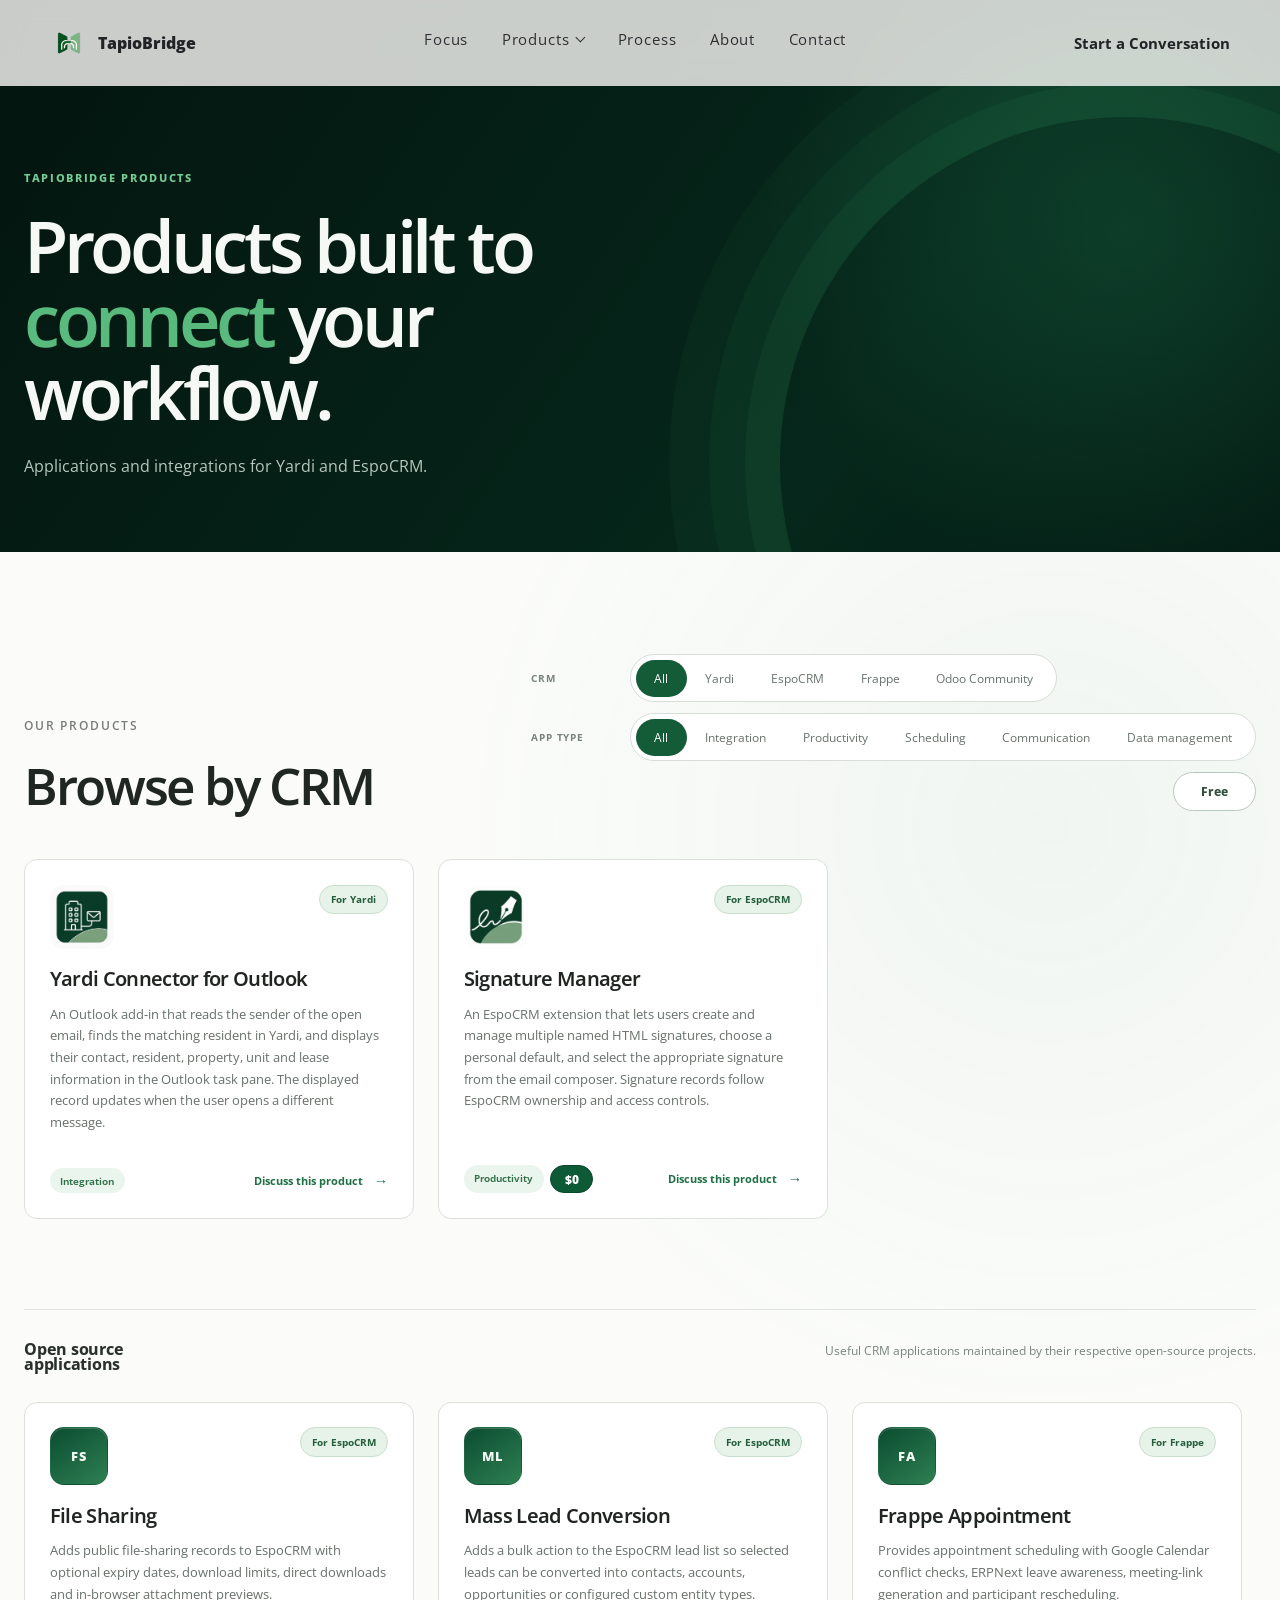
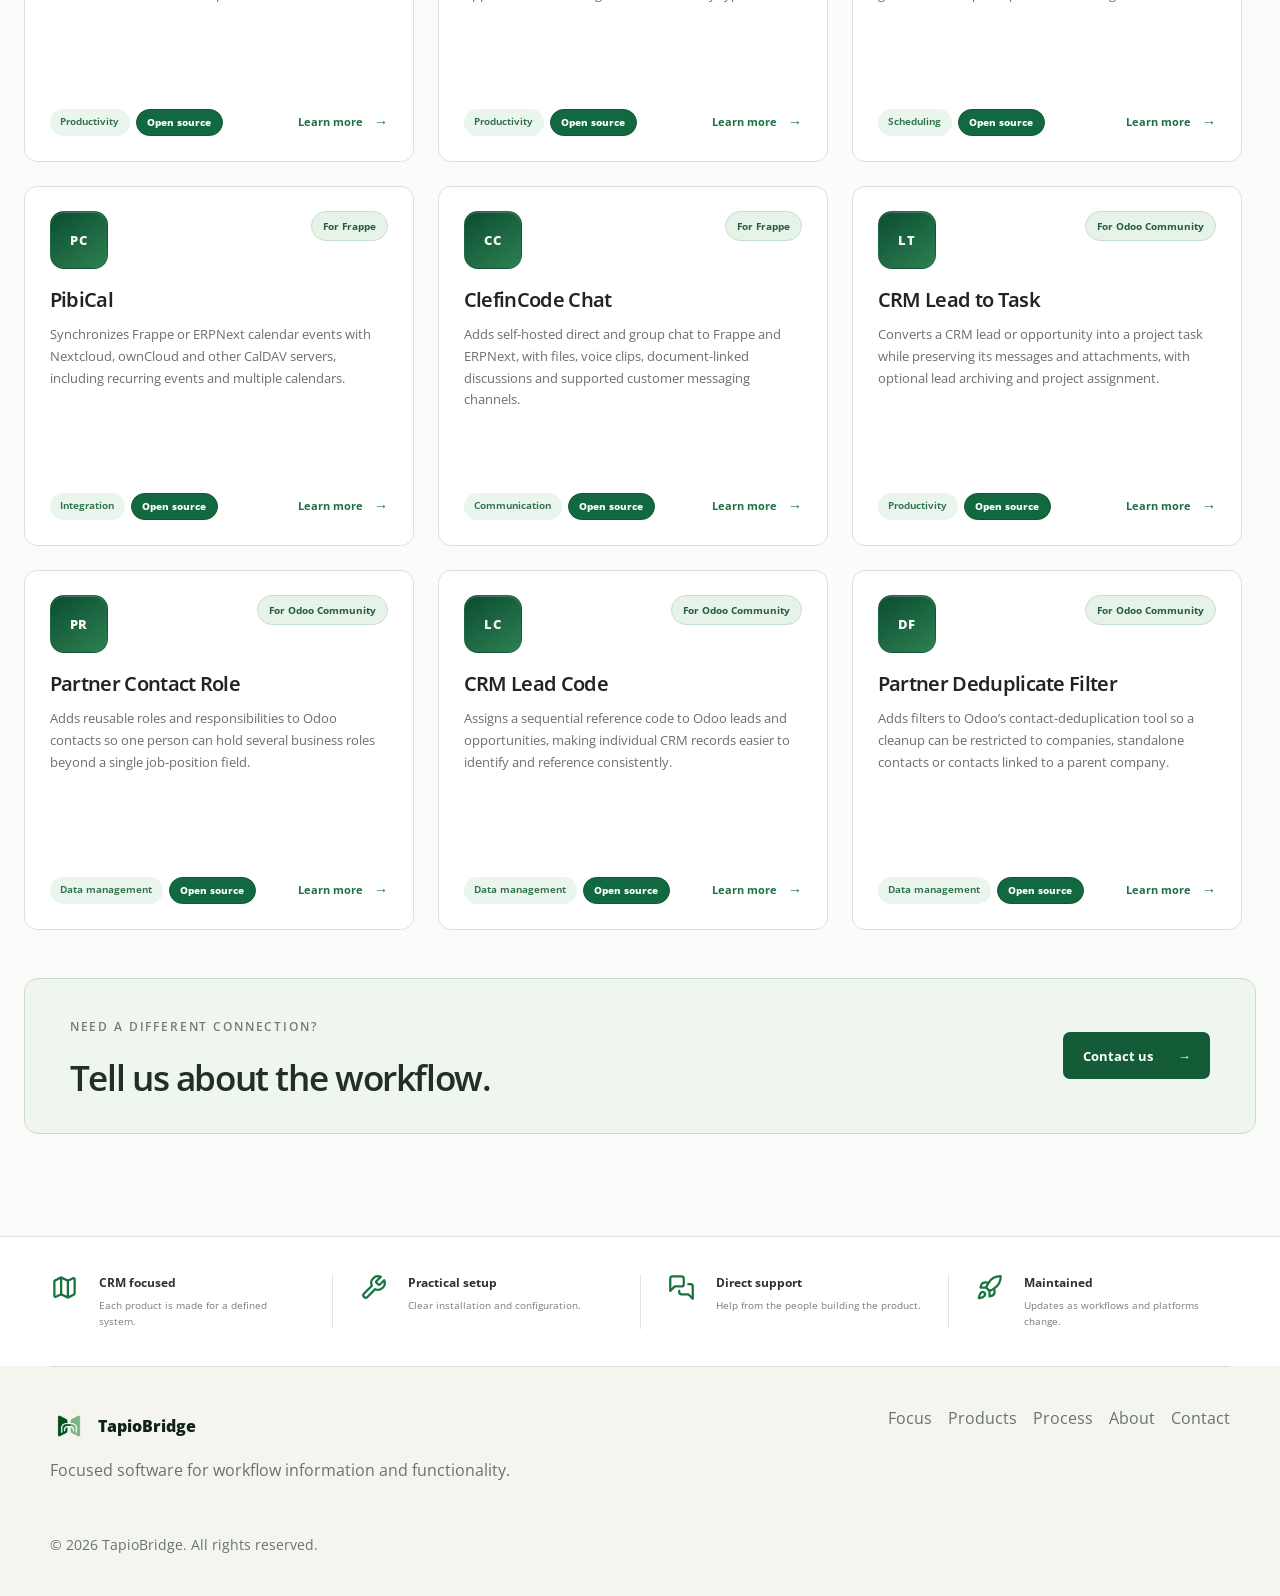
==== commit e39d45bc: "add comunity crms" ====
--- a/products.html
+++ b/products.html
@@ -57,16 +57,22 @@
               <button class="active" type="button" data-crm-filter="all" aria-pressed="true">All</button>
               <button type="button" data-crm-filter="yardi" aria-pressed="false">Yardi</button>
               <button type="button" data-crm-filter="espocrm" aria-pressed="false">EspoCRM</button>
+              <button type="button" data-crm-filter="frappe" aria-pressed="false">Frappe</button>
+              <button type="button" data-crm-filter="odoo" aria-pressed="false">Odoo Community</button>
             </div></div>
             <div class="filter-row"><span>App type</span><div class="crm-filters" role="group" aria-label="Filter products by app type">
               <button class="active" type="button" data-type-filter="all" aria-pressed="true">All</button>
               <button type="button" data-type-filter="integration" aria-pressed="false">Integration</button>
               <button type="button" data-type-filter="productivity" aria-pressed="false">Productivity</button>
+              <button type="button" data-type-filter="scheduling" aria-pressed="false">Scheduling</button>
+              <button type="button" data-type-filter="communication" aria-pressed="false">Communication</button>
+              <button type="button" data-type-filter="data-management" aria-pressed="false">Data management</button>
             </div></div>
             <button class="free-toggle" type="button" data-free-filter aria-pressed="false">Free</button>
           </div>
         </div>
 
+        <div class="catalogue-product-section" data-product-section>
         <div class="product-card-grid" aria-live="polite">
           <article class="library-card" id="yardi" data-crm="yardi" data-app-type="integration" data-free="false">
             <span class="card-crm-badge">For Yardi</span>
@@ -83,8 +89,91 @@
             <p class="card-description">An EspoCRM extension that lets users create and manage multiple named HTML signatures, choose a personal default, and select the appropriate signature from the email composer. Signature records follow EspoCRM ownership and access controls.</p>
             <div class="card-footer"><div class="card-tags"><span>Productivity</span><span class="free-tag">$0</span></div><a href="index.html#contact">Discuss this product <b aria-hidden="true">&#8594;</b></a></div>
           </article>
-          <p class="filter-empty is-hidden">No products match the selected filters.</p>
-        </div>
+        </div>
+        </div>
+
+        <section class="catalogue-product-section open-source-section" data-product-section aria-labelledby="open-source-title">
+          <header class="open-source-heading">
+            <h2 id="open-source-title">Open source applications</h2>
+            <p>Useful CRM applications maintained by their respective open-source projects.</p>
+          </header>
+
+          <div class="product-card-grid open-source-grid">
+            <article class="library-card open-source-card" data-crm="espocrm" data-app-type="productivity" data-free="true">
+              <span class="card-crm-badge">For EspoCRM</span>
+              <div class="oss-card-mark" aria-hidden="true">FS</div>
+              <h3>File Sharing</h3>
+              <p class="card-description">Adds public file-sharing records to EspoCRM with optional expiry dates, download limits, direct downloads and in-browser attachment previews.</p>
+              <div class="card-footer"><div class="card-tags"><span>Productivity</span><span class="open-source-tag">Open source</span></div><a href="open-source/file-sharing.html">Learn more <b aria-hidden="true">&#8594;</b></a></div>
+            </article>
+
+            <article class="library-card open-source-card" data-crm="espocrm" data-app-type="productivity" data-free="true">
+              <span class="card-crm-badge">For EspoCRM</span>
+              <div class="oss-card-mark" aria-hidden="true">ML</div>
+              <h3>Mass Lead Conversion</h3>
+              <p class="card-description">Adds a bulk action to the EspoCRM lead list so selected leads can be converted into contacts, accounts, opportunities or configured custom entity types.</p>
+              <div class="card-footer"><div class="card-tags"><span>Productivity</span><span class="open-source-tag">Open source</span></div><a href="open-source/mass-lead-conversion.html">Learn more <b aria-hidden="true">&#8594;</b></a></div>
+            </article>
+
+            <article class="library-card open-source-card" data-crm="frappe" data-app-type="scheduling" data-free="true">
+              <span class="card-crm-badge">For Frappe</span>
+              <div class="oss-card-mark" aria-hidden="true">FA</div>
+              <h3>Frappe Appointment</h3>
+              <p class="card-description">Provides appointment scheduling with Google Calendar conflict checks, ERPNext leave awareness, meeting-link generation and participant rescheduling.</p>
+              <div class="card-footer"><div class="card-tags"><span>Scheduling</span><span class="open-source-tag">Open source</span></div><a href="open-source/frappe-appointment.html">Learn more <b aria-hidden="true">&#8594;</b></a></div>
+            </article>
+
+            <article class="library-card open-source-card" data-crm="frappe" data-app-type="integration" data-free="true">
+              <span class="card-crm-badge">For Frappe</span>
+              <div class="oss-card-mark" aria-hidden="true">PC</div>
+              <h3>PibiCal</h3>
+              <p class="card-description">Synchronizes Frappe or ERPNext calendar events with Nextcloud, ownCloud and other CalDAV servers, including recurring events and multiple calendars.</p>
+              <div class="card-footer"><div class="card-tags"><span>Integration</span><span class="open-source-tag">Open source</span></div><a href="open-source/pibical.html">Learn more <b aria-hidden="true">&#8594;</b></a></div>
+            </article>
+
+            <article class="library-card open-source-card" data-crm="frappe" data-app-type="communication" data-free="true">
+              <span class="card-crm-badge">For Frappe</span>
+              <div class="oss-card-mark" aria-hidden="true">CC</div>
+              <h3>ClefinCode Chat</h3>
+              <p class="card-description">Adds self-hosted direct and group chat to Frappe and ERPNext, with files, voice clips, document-linked discussions and supported customer messaging channels.</p>
+              <div class="card-footer"><div class="card-tags"><span>Communication</span><span class="open-source-tag">Open source</span></div><a href="open-source/clefincode-chat.html">Learn more <b aria-hidden="true">&#8594;</b></a></div>
+            </article>
+
+            <article class="library-card open-source-card" data-crm="odoo" data-app-type="productivity" data-free="true">
+              <span class="card-crm-badge">For Odoo Community</span>
+              <div class="oss-card-mark" aria-hidden="true">LT</div>
+              <h3>CRM Lead to Task</h3>
+              <p class="card-description">Converts a CRM lead or opportunity into a project task while preserving its messages and attachments, with optional lead archiving and project assignment.</p>
+              <div class="card-footer"><div class="card-tags"><span>Productivity</span><span class="open-source-tag">Open source</span></div><a href="open-source/crm-lead-to-task.html">Learn more <b aria-hidden="true">&#8594;</b></a></div>
+            </article>
+
+            <article class="library-card open-source-card" data-crm="odoo" data-app-type="data-management" data-free="true">
+              <span class="card-crm-badge">For Odoo Community</span>
+              <div class="oss-card-mark" aria-hidden="true">PR</div>
+              <h3>Partner Contact Role</h3>
+              <p class="card-description">Adds reusable roles and responsibilities to Odoo contacts so one person can hold several business roles beyond a single job-position field.</p>
+              <div class="card-footer"><div class="card-tags"><span>Data management</span><span class="open-source-tag">Open source</span></div><a href="open-source/partner-contact-role.html">Learn more <b aria-hidden="true">&#8594;</b></a></div>
+            </article>
+
+            <article class="library-card open-source-card" data-crm="odoo" data-app-type="data-management" data-free="true">
+              <span class="card-crm-badge">For Odoo Community</span>
+              <div class="oss-card-mark" aria-hidden="true">LC</div>
+              <h3>CRM Lead Code</h3>
+              <p class="card-description">Assigns a sequential reference code to Odoo leads and opportunities, making individual CRM records easier to identify and reference consistently.</p>
+              <div class="card-footer"><div class="card-tags"><span>Data management</span><span class="open-source-tag">Open source</span></div><a href="open-source/crm-lead-code.html">Learn more <b aria-hidden="true">&#8594;</b></a></div>
+            </article>
+
+            <article class="library-card open-source-card" data-crm="odoo" data-app-type="data-management" data-free="true">
+              <span class="card-crm-badge">For Odoo Community</span>
+              <div class="oss-card-mark" aria-hidden="true">DF</div>
+              <h3>Partner Deduplicate Filter</h3>
+              <p class="card-description">Adds filters to Odoo’s contact-deduplication tool so a cleanup can be restricted to companies, standalone contacts or contacts linked to a parent company.</p>
+              <div class="card-footer"><div class="card-tags"><span>Data management</span><span class="open-source-tag">Open source</span></div><a href="open-source/partner-deduplicate-filter.html">Learn more <b aria-hidden="true">&#8594;</b></a></div>
+            </article>
+          </div>
+        </section>
+
+        <p class="filter-empty is-hidden">No products match the selected filters.</p>
 
         <div class="library-contact">
           <div><p class="section-no">Need a different connection?</p><h2>Tell us about the workflow.</h2></div>
--- a/css/styles.css
+++ b/css/styles.css
@@ -995,6 +995,352 @@
 
   .filter-row .crm-filters {
     justify-self: stretch;
+  }
+}
+
+/* Open-source catalogue and practical product guides */
+.catalogue-product-section.is-hidden {
+  display: none;
+}
+
+.open-source-section {
+  margin-top: clamp(4.5rem, 7vw, 7rem);
+  padding-top: 2rem;
+  border-top: 1px solid #dfe4df;
+}
+
+.open-source-heading {
+  display: flex;
+  justify-content: space-between;
+  align-items: baseline;
+  gap: 2rem;
+  margin-bottom: 1.8rem;
+}
+
+.open-source-heading h2 {
+  margin: 0;
+  color: #2a302c;
+  font-size: 1rem;
+  font-weight: 720;
+  letter-spacing: -0.015em;
+}
+
+.open-source-heading p {
+  max-width: 520px;
+  margin: 0;
+  color: #7a837d;
+  font-size: 0.72rem;
+  line-height: 1.55;
+}
+
+.open-source-grid {
+  grid-template-columns: repeat(3, minmax(0, 1fr));
+}
+
+.open-source-card {
+  min-height: 330px;
+}
+
+.oss-card-mark {
+  display: grid;
+  place-items: center;
+  width: 58px;
+  height: 58px;
+  margin-bottom: 1.15rem;
+  color: #f4f8f5;
+  background: linear-gradient(145deg, #0b4c31, #2e8052);
+  border: 1px solid rgba(9, 66, 40, 0.16);
+  border-radius: 14px;
+  box-shadow: inset 0 1px 0 rgba(255, 255, 255, 0.18);
+  font-size: 0.82rem;
+  font-weight: 780;
+  letter-spacing: 0.04em;
+}
+
+.card-tags .open-source-tag {
+  color: #fff;
+  background: #12683f;
+  border: 1px solid #0d5734;
+  font-weight: 760;
+}
+
+.open-source-product-page {
+  background: #f7f8f6;
+}
+
+.oss-detail {
+  min-height: 100vh;
+  padding: 9.5rem max(1.5rem, calc((100% - 1120px) / 2)) 6rem;
+}
+
+.oss-back-link {
+  display: inline-flex;
+  gap: 0.55rem;
+  align-items: center;
+  margin-bottom: 3.2rem;
+  color: #4f6257;
+  font-size: 0.72rem;
+  font-weight: 680;
+}
+
+.oss-back-link:hover {
+  color: #145b38;
+}
+
+.oss-detail-hero {
+  display: grid;
+  grid-template-columns: 1fr;
+  gap: clamp(3rem, 8vw, 7rem);
+  align-items: end;
+  padding-bottom: 4.5rem;
+  border-bottom: 1px solid #dce2dc;
+}
+
+.oss-detail-kicker {
+  display: flex;
+  flex-wrap: wrap;
+  gap: 0.5rem;
+  margin: 0 0 1.4rem;
+}
+
+.oss-detail-kicker span {
+  padding: 0.4rem 0.7rem;
+  color: #285c3d;
+  background: #e7f2e9;
+  border: 1px solid #c9dfce;
+  border-radius: 999px;
+  font-size: 0.65rem;
+  font-weight: 720;
+}
+
+.oss-detail-kicker .oss-status {
+  color: #fff;
+  background: #12683f;
+  border-color: #0d5734;
+}
+
+.oss-detail h1 {
+  max-width: 820px;
+  margin: 0 0 1.4rem;
+  color: #202622;
+  font-size: clamp(3rem, 6.5vw, 6rem);
+  font-weight: 610;
+  line-height: 0.98;
+  letter-spacing: -0.058em;
+}
+
+.oss-detail-lead {
+  max-width: 720px;
+  margin: 0;
+  color: #657069;
+  font-size: 1rem;
+  line-height: 1.75;
+}
+
+.oss-source-panel {
+  padding: 1.4rem;
+  background: #fff;
+  border: 1px solid #dce2dc;
+  border-radius: 12px;
+}
+
+.oss-source-panel p {
+  margin: 0 0 1rem;
+  color: #707a74;
+  font-size: 0.72rem;
+  line-height: 1.55;
+}
+
+.oss-source-link,
+.oss-final-link {
+  display: inline-flex;
+  justify-content: space-between;
+  align-items: center;
+  gap: 1.8rem;
+  width: 100%;
+  padding: 0.9rem 1rem;
+  color: #fff;
+  background: #145b38;
+  border-radius: 7px;
+  font-size: 0.74rem;
+  font-weight: 720;
+}
+
+.oss-source-link:hover,
+.oss-final-link:hover {
+  background: #0e482c;
+}
+
+.oss-detail-body {
+  display: grid;
+  grid-template-columns: minmax(0, 0.72fr) minmax(0, 1.28fr);
+  gap: clamp(3rem, 8vw, 7rem);
+  padding-top: 4.5rem;
+}
+
+.oss-toc {
+  align-self: start;
+  position: sticky;
+  top: 7rem;
+}
+
+.oss-toc p {
+  margin: 0 0 0.9rem;
+  color: #7d8881;
+  font-size: 0.62rem;
+  font-weight: 760;
+  letter-spacing: 0.1em;
+  text-transform: uppercase;
+}
+
+.oss-toc a {
+  display: block;
+  padding: 0.7rem 0;
+  color: #425047;
+  border-bottom: 1px solid #e0e5e0;
+  font-size: 0.76rem;
+}
+
+.oss-guide-content {
+  min-width: 0;
+}
+
+.oss-guide-section {
+  scroll-margin-top: 7rem;
+  padding: 0 0 3.6rem;
+}
+
+.oss-guide-section + .oss-guide-section {
+  padding-top: 3.6rem;
+  border-top: 1px solid #dce2dc;
+}
+
+.oss-guide-section h2 {
+  margin: 0 0 1.3rem;
+  color: #202622;
+  font-size: clamp(1.75rem, 3vw, 2.7rem);
+  font-weight: 610;
+  letter-spacing: -0.045em;
+}
+
+.oss-guide-section p,
+.oss-guide-section li {
+  color: #616c65;
+  font-size: 0.88rem;
+  line-height: 1.75;
+}
+
+.oss-guide-section ul,
+.oss-guide-section ol {
+  display: grid;
+  gap: 0.75rem;
+  margin: 0;
+  padding-left: 1.25rem;
+}
+
+.oss-command {
+  overflow-x: auto;
+  margin: 1.35rem 0;
+  padding: 1.25rem;
+  color: #dcebe1;
+  background: #0c271b;
+  border: 1px solid #163b2a;
+  border-radius: 9px;
+  font: 0.76rem/1.75 Consolas, "Courier New", monospace;
+  white-space: pre-wrap;
+}
+
+.oss-note {
+  margin-top: 1.4rem;
+  padding: 1rem 1.1rem;
+  color: #53645a;
+  background: #edf4ee;
+  border-left: 3px solid #3a8057;
+  font-size: 0.78rem;
+  line-height: 1.65;
+}
+
+.oss-final-panel {
+  display: grid;
+  grid-template-columns: 1fr auto;
+  align-items: center;
+  gap: 2rem;
+  margin-top: 1rem;
+  padding: 2rem;
+  color: #eef6f1;
+  background: #0b2b1e;
+  border-radius: 12px;
+}
+
+.oss-final-panel h2 {
+  margin: 0 0 0.55rem;
+  color: #fff;
+  font-size: 1.35rem;
+  font-weight: 620;
+}
+
+.oss-final-panel p {
+  margin: 0;
+  color: #a9beb0;
+  font-size: 0.76rem;
+  line-height: 1.55;
+}
+
+.oss-final-link {
+  width: auto;
+  white-space: nowrap;
+}
+
+@media (max-width: 1000px) {
+  .open-source-grid {
+    grid-template-columns: repeat(2, minmax(0, 1fr));
+  }
+}
+
+@media (max-width: 760px) {
+  .open-source-heading,
+  .oss-detail-hero,
+  .oss-detail-body,
+  .oss-final-panel {
+    grid-template-columns: 1fr;
+  }
+
+  .open-source-heading {
+    display: grid;
+    gap: 0.65rem;
+  }
+
+  .open-source-grid {
+    grid-template-columns: 1fr;
+  }
+
+  .oss-detail {
+    padding: 8rem 1.25rem 4rem;
+  }
+
+  .oss-back-link {
+    margin-bottom: 2.3rem;
+  }
+
+  .oss-detail-hero {
+    align-items: start;
+    padding-bottom: 3.2rem;
+  }
+
+  .oss-detail h1 {
+    font-size: clamp(2.8rem, 15vw, 4.4rem);
+  }
+
+  .oss-detail-body {
+    padding-top: 3.2rem;
+  }
+
+  .oss-toc {
+    position: static;
+  }
+
+  .oss-final-link {
+    width: 100%;
   }
 }
 
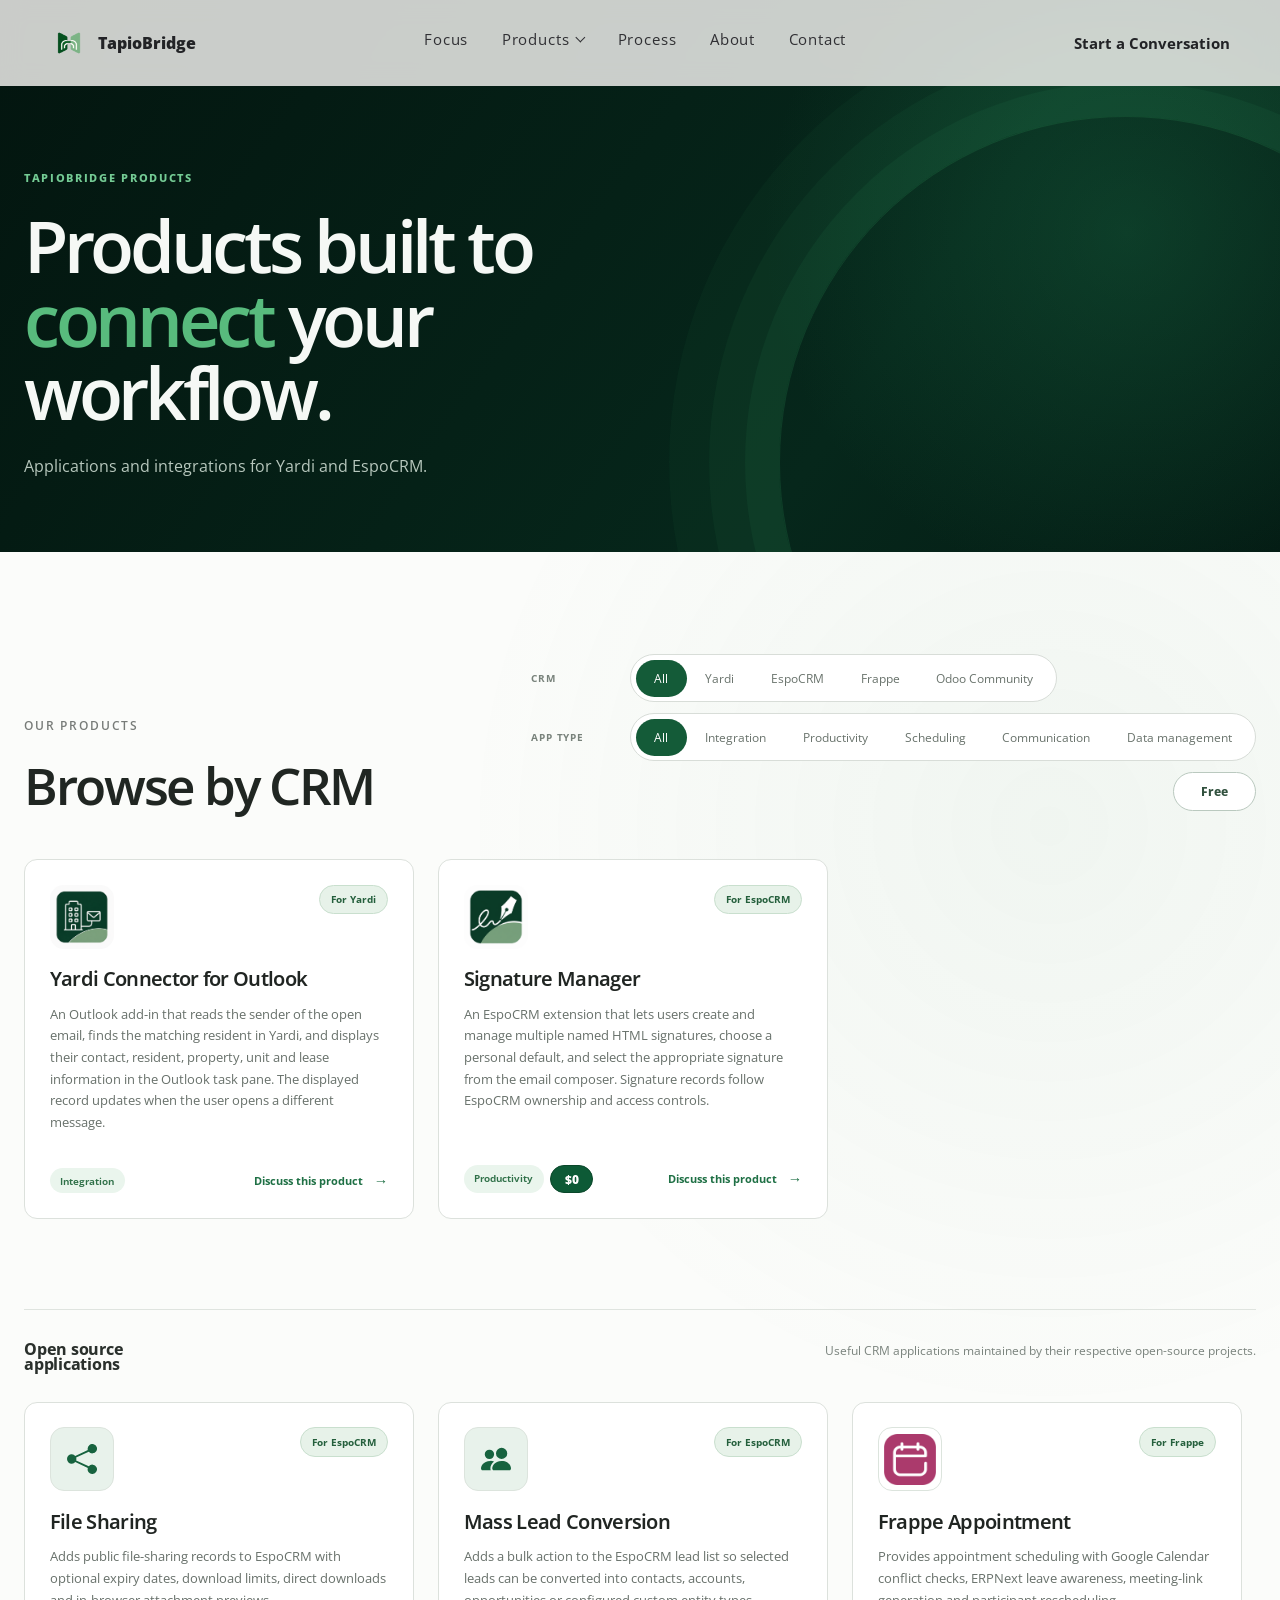
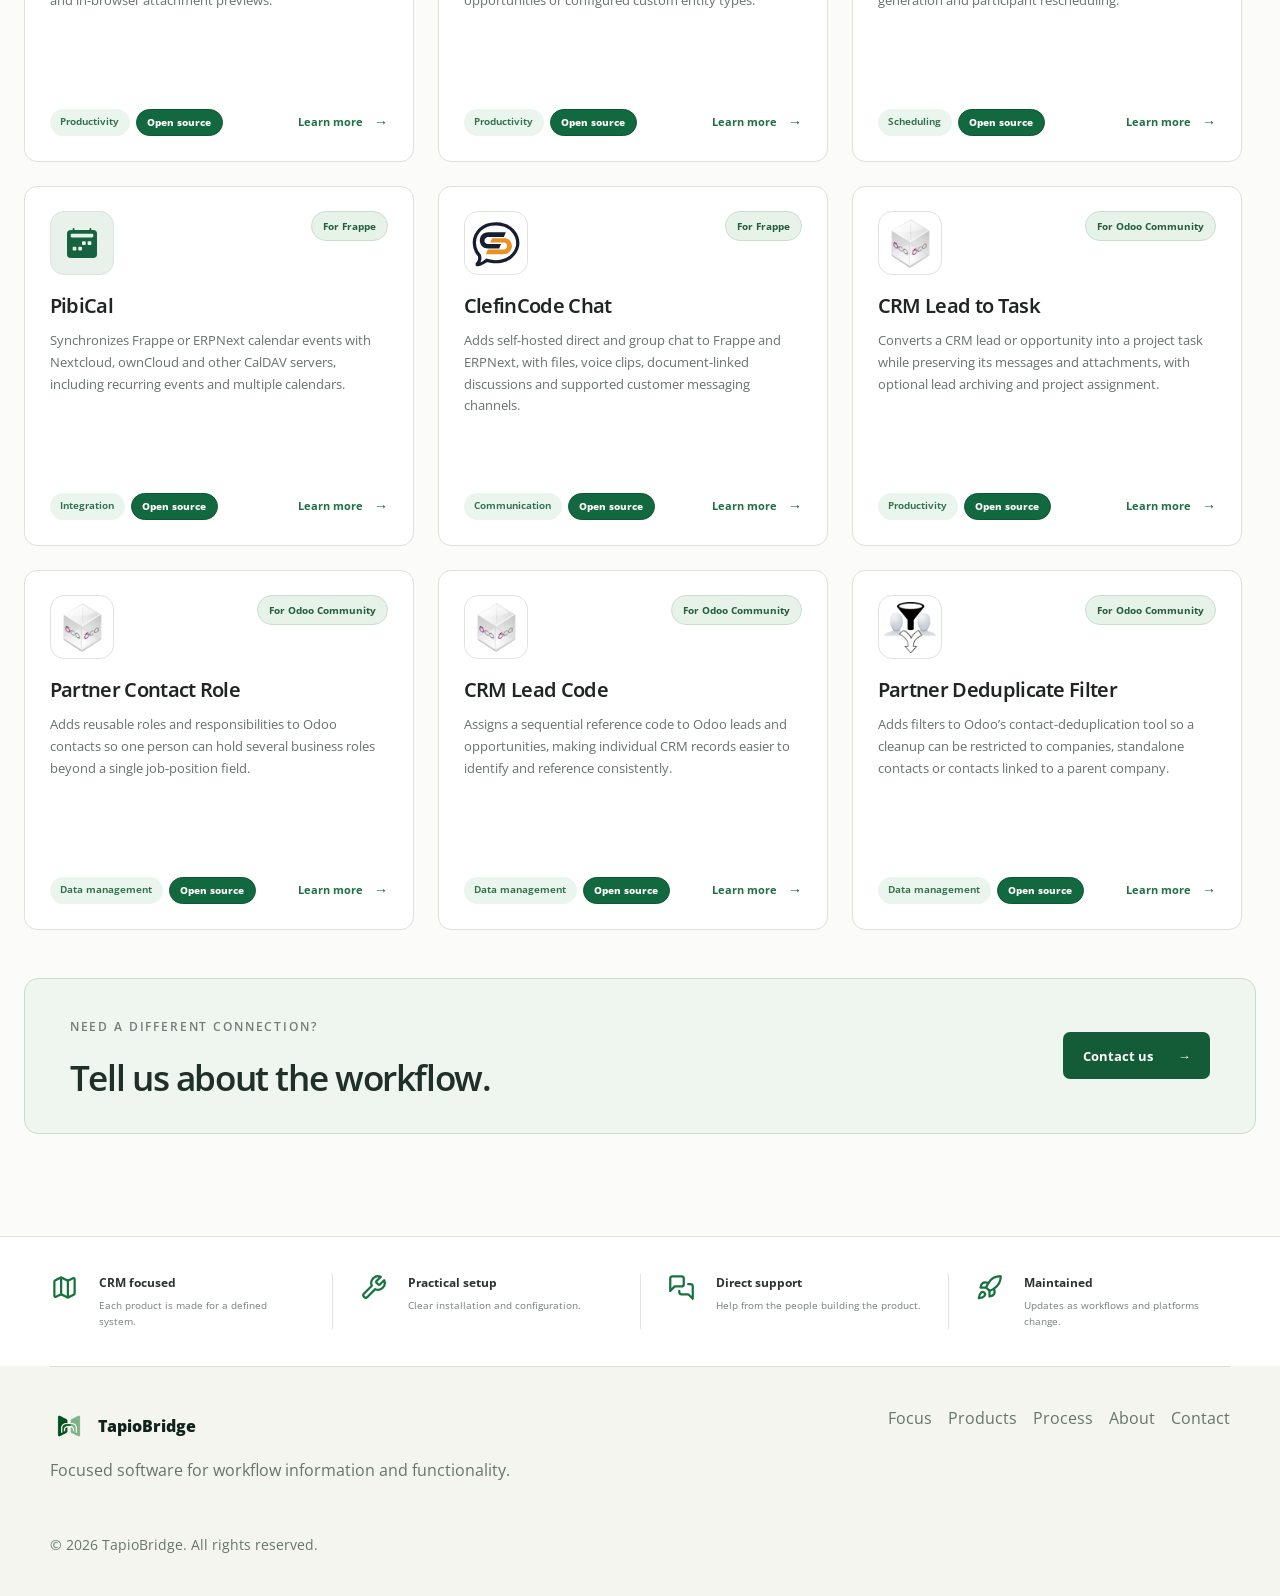
==== commit a781842d: "update products logo" ====
--- a/products.html
+++ b/products.html
@@ -101,7 +101,7 @@
           <div class="product-card-grid open-source-grid">
             <article class="library-card open-source-card" data-crm="espocrm" data-app-type="productivity" data-free="true">
               <span class="card-crm-badge">For EspoCRM</span>
-              <div class="oss-card-mark" aria-hidden="true">FS</div>
+              <img class="library-card-logo oss-library-icon" src="assets/images/open-source/file-sharing.svg" alt="File Sharing icon" width="64" height="64">
               <h3>File Sharing</h3>
               <p class="card-description">Adds public file-sharing records to EspoCRM with optional expiry dates, download limits, direct downloads and in-browser attachment previews.</p>
               <div class="card-footer"><div class="card-tags"><span>Productivity</span><span class="open-source-tag">Open source</span></div><a href="open-source/file-sharing.html">Learn more <b aria-hidden="true">&#8594;</b></a></div>
@@ -109,7 +109,7 @@
 
             <article class="library-card open-source-card" data-crm="espocrm" data-app-type="productivity" data-free="true">
               <span class="card-crm-badge">For EspoCRM</span>
-              <div class="oss-card-mark" aria-hidden="true">ML</div>
+              <img class="library-card-logo oss-library-icon" src="assets/images/open-source/mass-lead-conversion.svg" alt="Mass Lead Conversion icon" width="64" height="64">
               <h3>Mass Lead Conversion</h3>
               <p class="card-description">Adds a bulk action to the EspoCRM lead list so selected leads can be converted into contacts, accounts, opportunities or configured custom entity types.</p>
               <div class="card-footer"><div class="card-tags"><span>Productivity</span><span class="open-source-tag">Open source</span></div><a href="open-source/mass-lead-conversion.html">Learn more <b aria-hidden="true">&#8594;</b></a></div>
@@ -117,7 +117,7 @@
 
             <article class="library-card open-source-card" data-crm="frappe" data-app-type="scheduling" data-free="true">
               <span class="card-crm-badge">For Frappe</span>
-              <div class="oss-card-mark" aria-hidden="true">FA</div>
+              <img class="library-card-logo oss-project-icon" src="assets/images/open-source/frappe-appointment.png" alt="Frappe Appointment logo" width="256" height="256">
               <h3>Frappe Appointment</h3>
               <p class="card-description">Provides appointment scheduling with Google Calendar conflict checks, ERPNext leave awareness, meeting-link generation and participant rescheduling.</p>
               <div class="card-footer"><div class="card-tags"><span>Scheduling</span><span class="open-source-tag">Open source</span></div><a href="open-source/frappe-appointment.html">Learn more <b aria-hidden="true">&#8594;</b></a></div>
@@ -125,7 +125,7 @@
 
             <article class="library-card open-source-card" data-crm="frappe" data-app-type="integration" data-free="true">
               <span class="card-crm-badge">For Frappe</span>
-              <div class="oss-card-mark" aria-hidden="true">PC</div>
+              <img class="library-card-logo oss-library-icon" src="assets/images/open-source/pibical.svg" alt="PibiCal calendar icon" width="64" height="64">
               <h3>PibiCal</h3>
               <p class="card-description">Synchronizes Frappe or ERPNext calendar events with Nextcloud, ownCloud and other CalDAV servers, including recurring events and multiple calendars.</p>
               <div class="card-footer"><div class="card-tags"><span>Integration</span><span class="open-source-tag">Open source</span></div><a href="open-source/pibical.html">Learn more <b aria-hidden="true">&#8594;</b></a></div>
@@ -133,7 +133,7 @@
 
             <article class="library-card open-source-card" data-crm="frappe" data-app-type="communication" data-free="true">
               <span class="card-crm-badge">For Frappe</span>
-              <div class="oss-card-mark" aria-hidden="true">CC</div>
+              <img class="library-card-logo oss-project-icon" src="assets/images/open-source/clefincode-chat.svg" alt="ClefinCode Chat logo" width="465" height="443">
               <h3>ClefinCode Chat</h3>
               <p class="card-description">Adds self-hosted direct and group chat to Frappe and ERPNext, with files, voice clips, document-linked discussions and supported customer messaging channels.</p>
               <div class="card-footer"><div class="card-tags"><span>Communication</span><span class="open-source-tag">Open source</span></div><a href="open-source/clefincode-chat.html">Learn more <b aria-hidden="true">&#8594;</b></a></div>
@@ -141,7 +141,7 @@
 
             <article class="library-card open-source-card" data-crm="odoo" data-app-type="productivity" data-free="true">
               <span class="card-crm-badge">For Odoo Community</span>
-              <div class="oss-card-mark" aria-hidden="true">LT</div>
+              <img class="library-card-logo oss-project-icon" src="assets/images/open-source/crm-lead-to-task.png" alt="CRM Lead to Task module icon" width="128" height="128">
               <h3>CRM Lead to Task</h3>
               <p class="card-description">Converts a CRM lead or opportunity into a project task while preserving its messages and attachments, with optional lead archiving and project assignment.</p>
               <div class="card-footer"><div class="card-tags"><span>Productivity</span><span class="open-source-tag">Open source</span></div><a href="open-source/crm-lead-to-task.html">Learn more <b aria-hidden="true">&#8594;</b></a></div>
@@ -149,7 +149,7 @@
 
             <article class="library-card open-source-card" data-crm="odoo" data-app-type="data-management" data-free="true">
               <span class="card-crm-badge">For Odoo Community</span>
-              <div class="oss-card-mark" aria-hidden="true">PR</div>
+              <img class="library-card-logo oss-project-icon" src="assets/images/open-source/partner-contact-role.png" alt="Partner Contact Role module icon" width="128" height="128">
               <h3>Partner Contact Role</h3>
               <p class="card-description">Adds reusable roles and responsibilities to Odoo contacts so one person can hold several business roles beyond a single job-position field.</p>
               <div class="card-footer"><div class="card-tags"><span>Data management</span><span class="open-source-tag">Open source</span></div><a href="open-source/partner-contact-role.html">Learn more <b aria-hidden="true">&#8594;</b></a></div>
@@ -157,7 +157,7 @@
 
             <article class="library-card open-source-card" data-crm="odoo" data-app-type="data-management" data-free="true">
               <span class="card-crm-badge">For Odoo Community</span>
-              <div class="oss-card-mark" aria-hidden="true">LC</div>
+              <img class="library-card-logo oss-project-icon" src="assets/images/open-source/crm-lead-code.png" alt="CRM Lead Code module icon" width="128" height="128">
               <h3>CRM Lead Code</h3>
               <p class="card-description">Assigns a sequential reference code to Odoo leads and opportunities, making individual CRM records easier to identify and reference consistently.</p>
               <div class="card-footer"><div class="card-tags"><span>Data management</span><span class="open-source-tag">Open source</span></div><a href="open-source/crm-lead-code.html">Learn more <b aria-hidden="true">&#8594;</b></a></div>
@@ -165,7 +165,7 @@
 
             <article class="library-card open-source-card" data-crm="odoo" data-app-type="data-management" data-free="true">
               <span class="card-crm-badge">For Odoo Community</span>
-              <div class="oss-card-mark" aria-hidden="true">DF</div>
+              <img class="library-card-logo oss-project-icon" src="assets/images/open-source/partner-deduplicate-filter.png" alt="Partner Deduplicate Filter module icon" width="128" height="128">
               <h3>Partner Deduplicate Filter</h3>
               <p class="card-description">Adds filters to Odoo’s contact-deduplication tool so a cleanup can be restricted to companies, standalone contacts or contacts linked to a parent company.</p>
               <div class="card-footer"><div class="card-tags"><span>Data management</span><span class="open-source-tag">Open source</span></div><a href="open-source/partner-deduplicate-filter.html">Learn more <b aria-hidden="true">&#8594;</b></a></div>
--- a/css/styles.css
+++ b/css/styles.css
@@ -1041,20 +1041,19 @@
   min-height: 330px;
 }
 
-.oss-card-mark {
-  display: grid;
-  place-items: center;
-  width: 58px;
-  height: 58px;
-  margin-bottom: 1.15rem;
-  color: #f4f8f5;
-  background: linear-gradient(145deg, #0b4c31, #2e8052);
-  border: 1px solid rgba(9, 66, 40, 0.16);
-  border-radius: 14px;
-  box-shadow: inset 0 1px 0 rgba(255, 255, 255, 0.18);
-  font-size: 0.82rem;
-  font-weight: 780;
-  letter-spacing: 0.04em;
+.open-source-card .library-card-logo {
+  object-fit: contain;
+  background: #fff;
+  border: 1px solid #dce4dd;
+}
+
+.open-source-card .oss-project-icon {
+  padding: 0.32rem;
+}
+
+.open-source-card .oss-library-icon {
+  padding: 1rem;
+  background: #e8f2eb;
 }
 
 .card-tags .open-source-tag {
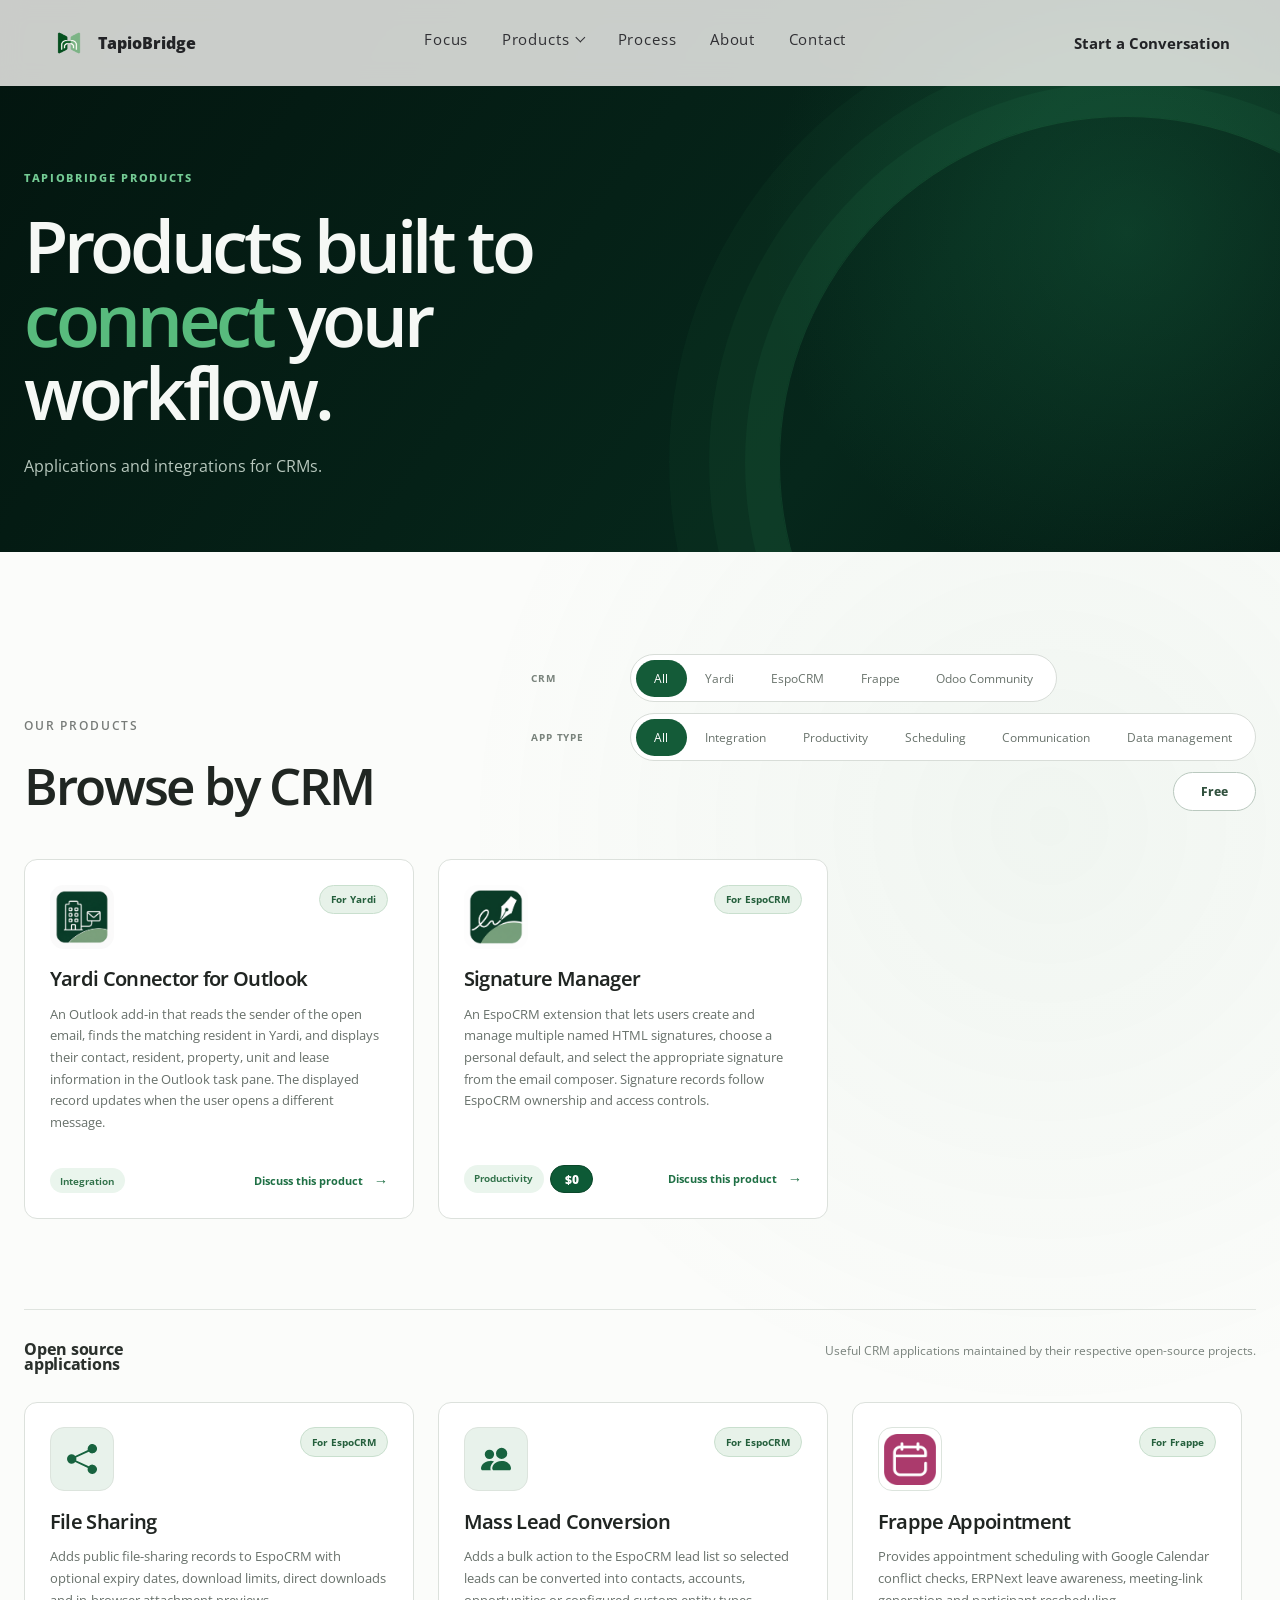
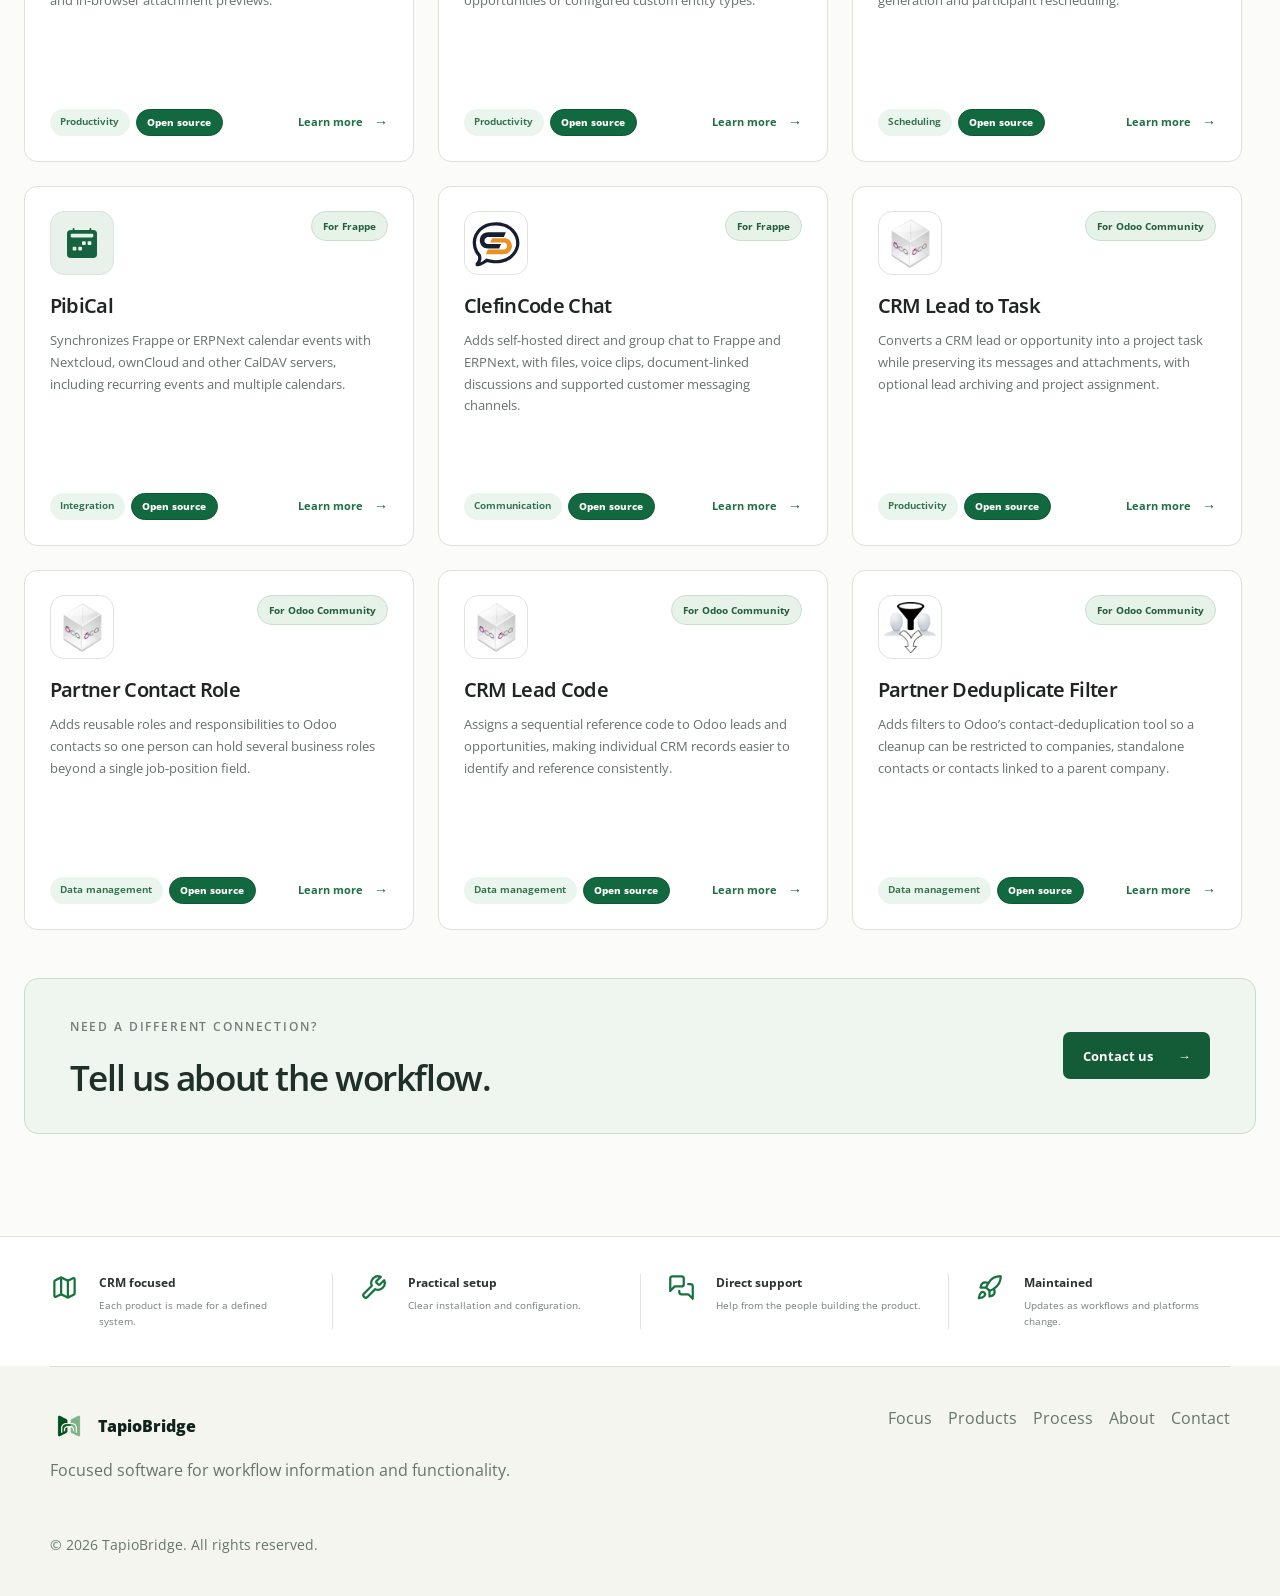
==== commit 995d67e0: "update style and product page" ====
--- a/products.html
+++ b/products.html
@@ -26,8 +26,10 @@
             Products <span aria-hidden="true"></span>
           </button>
           <div class="products-menu" id="products-menu">
-            <a href="#yardi"><small>Yardi</small><strong>Connector for Outlook</strong></a>
-            <a href="#espocrm"><small>EspoCRM</small><strong>Signature Manager</strong></a>
+            <a href="#yardi"><small>Applications for</small><strong>Yardi</strong></a>
+            <a href="#espocrm"><small>Applications for</small><strong>EspoCRM</strong></a>
+            <a href="#frappe"><small>Applications for</small><strong>Frappe</strong></a>
+            <a href="#odoo"><small>Applications for</small><strong>Odoo Community</strong></a>
           </div>
         </div>
         <a href="index.html#process">Process</a>
@@ -42,7 +44,7 @@
         <div class="library-hero-copy">
           <p class="library-eyebrow">TapioBridge products</p>
           <h1>Products built to<br><span>connect</span> your workflow.</h1>
-          <p>Applications and integrations for Yardi and EspoCRM.</p>
+          <p>Applications and integrations for CRMs.</p>
         </div>
       </section>
 
@@ -115,7 +117,7 @@
               <div class="card-footer"><div class="card-tags"><span>Productivity</span><span class="open-source-tag">Open source</span></div><a href="open-source/mass-lead-conversion.html">Learn more <b aria-hidden="true">&#8594;</b></a></div>
             </article>
 
-            <article class="library-card open-source-card" data-crm="frappe" data-app-type="scheduling" data-free="true">
+            <article class="library-card open-source-card" id="frappe" data-crm="frappe" data-app-type="scheduling" data-free="true">
               <span class="card-crm-badge">For Frappe</span>
               <img class="library-card-logo oss-project-icon" src="assets/images/open-source/frappe-appointment.png" alt="Frappe Appointment logo" width="256" height="256">
               <h3>Frappe Appointment</h3>
@@ -139,7 +141,7 @@
               <div class="card-footer"><div class="card-tags"><span>Communication</span><span class="open-source-tag">Open source</span></div><a href="open-source/clefincode-chat.html">Learn more <b aria-hidden="true">&#8594;</b></a></div>
             </article>
 
-            <article class="library-card open-source-card" data-crm="odoo" data-app-type="productivity" data-free="true">
+            <article class="library-card open-source-card" id="odoo" data-crm="odoo" data-app-type="productivity" data-free="true">
               <span class="card-crm-badge">For Odoo Community</span>
               <img class="library-card-logo oss-project-icon" src="assets/images/open-source/crm-lead-to-task.png" alt="CRM Lead to Task module icon" width="128" height="128">
               <h3>CRM Lead to Task</h3>
--- a/css/styles.css
+++ b/css/styles.css
@@ -22,6 +22,7 @@
 
 html {
   scroll-behavior: smooth;
+  overflow-x: clip;
 }
 
 body {
@@ -29,6 +30,7 @@
   color: var(--ink);
   background: var(--paper);
   font-family: "Open Sans", Arial, sans-serif;
+  overflow-x: clip;
 }
 
 a {
@@ -914,10 +916,9 @@
   z-index: -1;
   top: 0;
   bottom: 0;
-  left: 50%;
-  width: 100vw;
+  right: calc(50% - 50vw);
+  left: calc(50% - 50vw);
   background: #fff;
-  transform: translateX(-50%);
 }
 
 /* Combined CRM, app-type and free-product filters */
@@ -982,6 +983,12 @@
   }
 }
 
+.filter-row .crm-filters::-webkit-scrollbar-button {
+  display: none;
+  width: 0;
+  height: 0;
+}
+
 @media (max-width: 680px) {
   .product-filters,
   .filter-row {
@@ -1039,6 +1046,10 @@
 
 .open-source-card {
   min-height: 330px;
+}
+
+.library-card[id] {
+  scroll-margin-top: 7rem;
 }
 
 .open-source-card .library-card-logo {
@@ -2657,7 +2668,7 @@
   }
 
   .nav-links.open .nav-products.open .products-menu {
-    max-height: 12rem;
+    max-height: 19rem;
   }
 
   .nav-links.open .products-menu a {
@@ -4486,9 +4497,36 @@
   text-align: center;
 }
 
-@media (max-width: 900px) {
+@media (max-width: 1200px) {
+  .library-heading {
+    grid-template-columns: minmax(0, 1fr);
+    align-items: start;
+  }
+
+  .library-heading > * {
+    min-width: 0;
+  }
+
   .product-filters {
     justify-self: start;
+    width: 100%;
+    min-width: 0;
+  }
+
+  .filter-row {
+    grid-template-columns: 5.4rem minmax(0, 1fr);
+    width: 100%;
+    min-width: 0;
+  }
+
+  .filter-row .crm-filters {
+    width: 100%;
+    min-width: 0;
+    max-width: 100%;
+    overflow-x: auto;
+    overflow-y: hidden;
+    overscroll-behavior-inline: contain;
+    clip-path: inset(0 round 999px);
   }
 }
 
@@ -4510,5 +4548,8 @@
     width: max-content;
     max-width: calc(100vw - 2.5rem);
     overflow-x: auto;
-  }
-}
+    overflow-y: hidden;
+    overscroll-behavior-inline: contain;
+    clip-path: inset(0 round 999px);
+  }
+}
